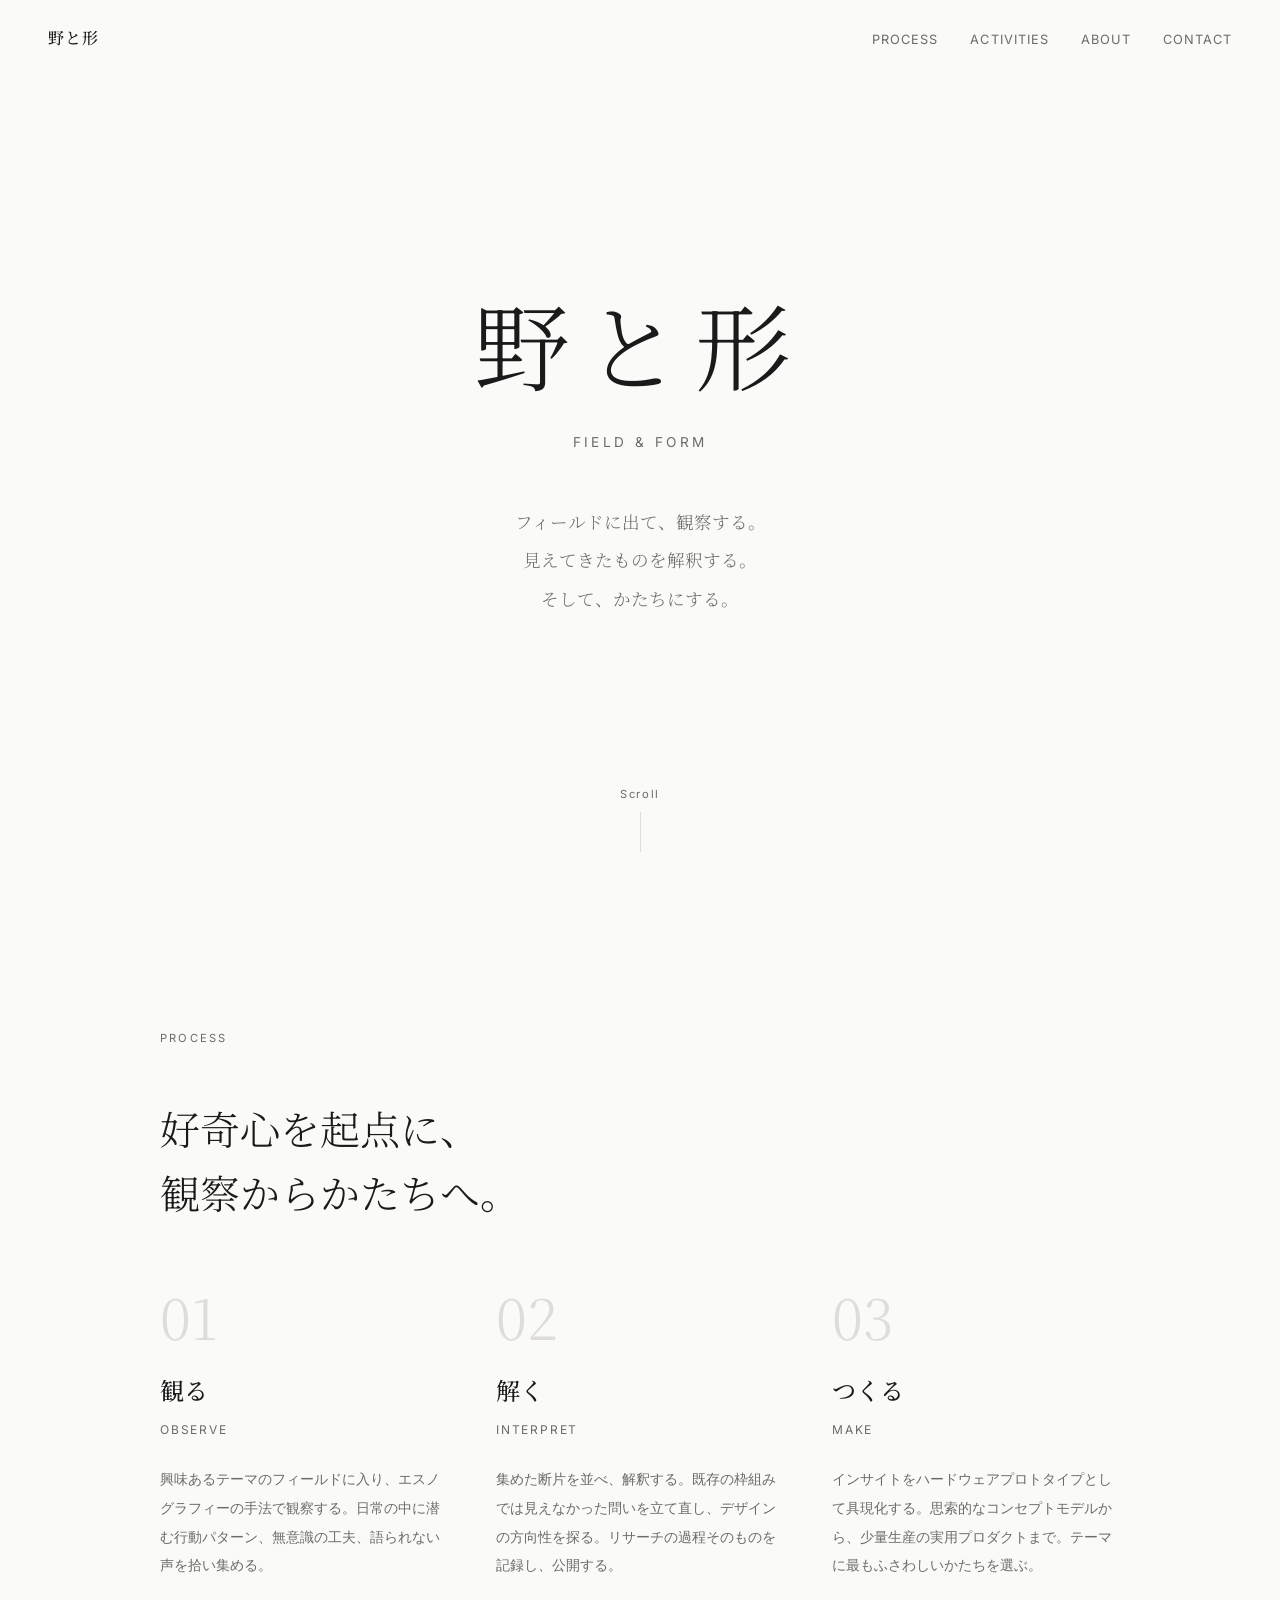
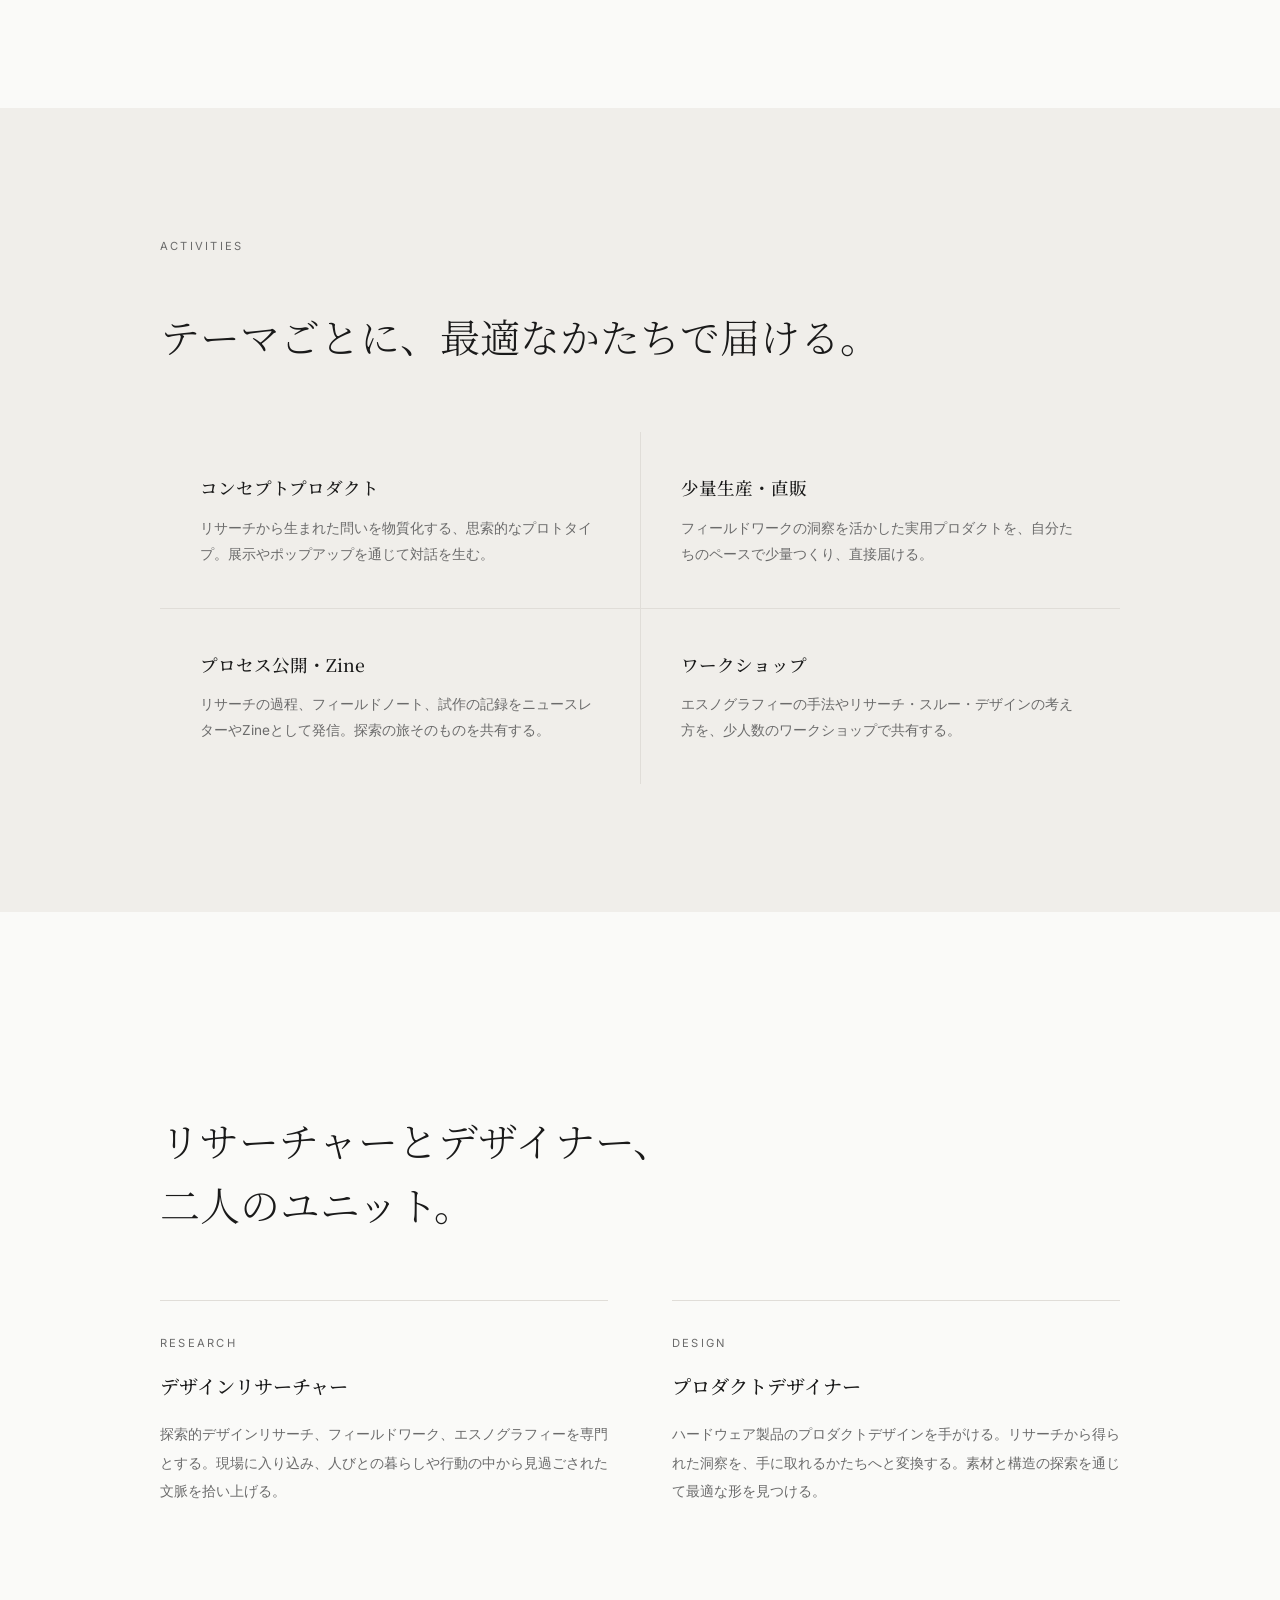
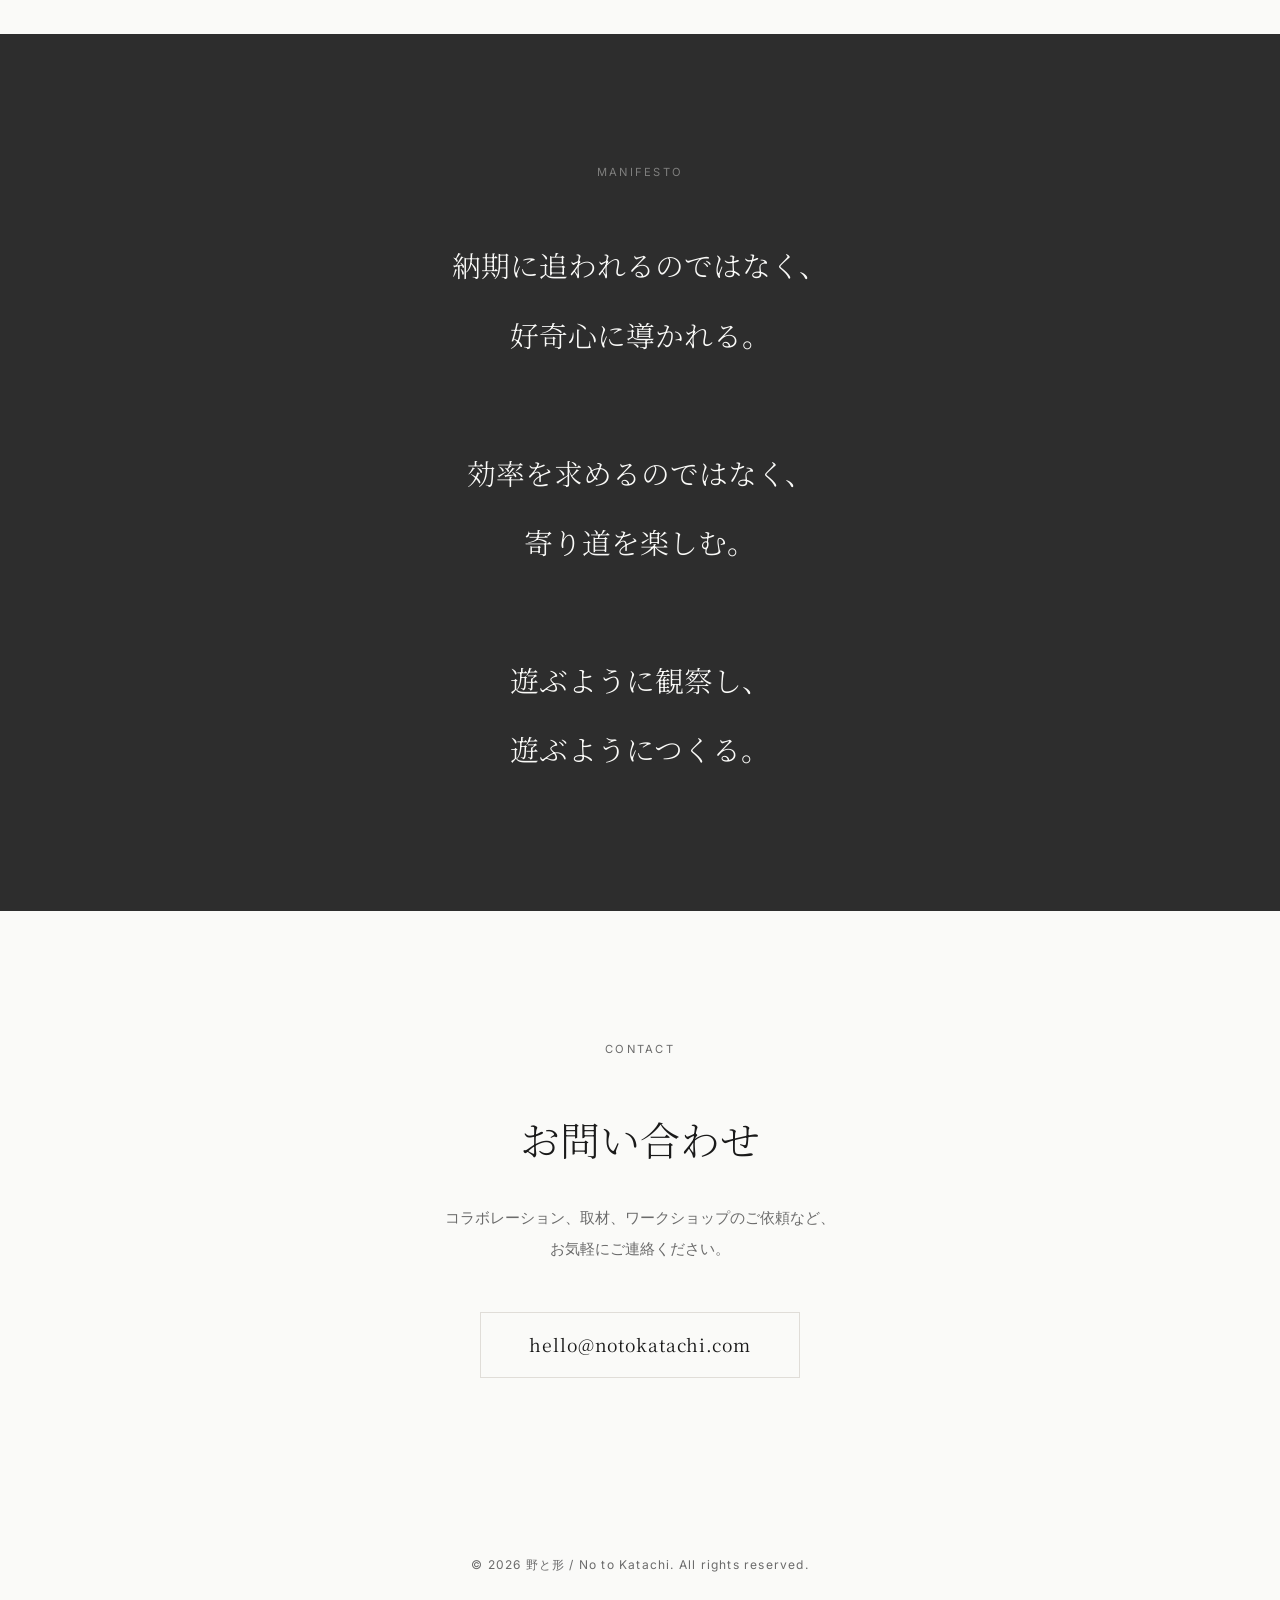
==== index.html @ 8016a6f7 "Add files via upload" ====
<!DOCTYPE html>
<html lang="ja">
<head>
  <meta charset="UTF-8">
  <meta name="viewport" content="width=device-width, initial-scale=1.0">
  <title>野と形 — Field & Form</title>
  <meta name="description" content="フィールドワークから、かたちへ。探索的デザインリサーチとハードウェアプロダクトデザインのコラボレーション。">
  <style>
    @import url('https://fonts.googleapis.com/css2?family=Noto+Serif+JP:wght@300;500;700&family=Inter:wght@300;400;500&display=swap');

    *, *::before, *::after {
      margin: 0;
      padding: 0;
      box-sizing: border-box;
    }

    :root {
      --color-bg: #fafaf8;
      --color-text: #1a1a1a;
      --color-text-light: #6b6b6b;
      --color-accent: #2d2d2d;
      --color-border: #e0ddd8;
      --color-surface: #f0eeea;
      --font-serif: 'Noto Serif JP', 'Hiragino Mincho ProN', serif;
      --font-sans: 'Inter', 'Hiragino Kaku Gothic ProN', sans-serif;
    }

    html {
      font-size: 16px;
      scroll-behavior: smooth;
    }

    body {
      font-family: var(--font-sans);
      background: var(--color-bg);
      color: var(--color-text);
      line-height: 1.8;
      -webkit-font-smoothing: antialiased;
    }

    /* ── Navigation ── */
    nav {
      position: fixed;
      top: 0;
      width: 100%;
      padding: 1.5rem 3rem;
      display: flex;
      justify-content: space-between;
      align-items: center;
      z-index: 100;
      background: rgba(250, 250, 248, 0.9);
      backdrop-filter: blur(10px);
    }

    nav .logo {
      font-family: var(--font-serif);
      font-size: 1rem;
      font-weight: 500;
      letter-spacing: 0.05em;
    }

    nav .nav-links {
      display: flex;
      gap: 2rem;
      list-style: none;
    }

    nav .nav-links a {
      text-decoration: none;
      color: var(--color-text-light);
      font-size: 0.8rem;
      letter-spacing: 0.08em;
      text-transform: uppercase;
      transition: color 0.3s;
    }

    nav .nav-links a:hover {
      color: var(--color-text);
    }

    /* ── Hero ── */
    .hero {
      min-height: 100vh;
      display: flex;
      flex-direction: column;
      justify-content: center;
      align-items: center;
      text-align: center;
      padding: 6rem 2rem;
    }

    .hero-title {
      font-family: var(--font-serif);
      font-size: clamp(3rem, 8vw, 6rem);
      font-weight: 300;
      letter-spacing: 0.15em;
      margin-bottom: 1.5rem;
      line-height: 1.3;
    }

    .hero-subtitle {
      font-size: 0.85rem;
      letter-spacing: 0.25em;
      text-transform: uppercase;
      color: var(--color-text-light);
      margin-bottom: 3rem;
    }

    .hero-lead {
      max-width: 480px;
      font-family: var(--font-serif);
      font-size: 1.1rem;
      font-weight: 300;
      line-height: 2.2;
      color: var(--color-text-light);
    }

    .scroll-indicator {
      position: absolute;
      bottom: 3rem;
      display: flex;
      flex-direction: column;
      align-items: center;
      gap: 0.5rem;
      color: var(--color-text-light);
      font-size: 0.7rem;
      letter-spacing: 0.15em;
    }

    .scroll-indicator::after {
      content: '';
      width: 1px;
      height: 40px;
      background: var(--color-border);
      animation: scrollLine 2s ease-in-out infinite;
    }

    @keyframes scrollLine {
      0%, 100% { opacity: 0.3; transform: scaleY(0.5); }
      50% { opacity: 1; transform: scaleY(1); }
    }

    /* ── Section Common ── */
    section {
      padding: 8rem 2rem;
    }

    .section-inner {
      max-width: 960px;
      margin: 0 auto;
    }

    .section-label {
      font-size: 0.7rem;
      letter-spacing: 0.2em;
      text-transform: uppercase;
      color: var(--color-text-light);
      margin-bottom: 3rem;
    }

    .section-heading {
      font-family: var(--font-serif);
      font-size: clamp(1.8rem, 4vw, 2.5rem);
      font-weight: 300;
      line-height: 1.6;
      margin-bottom: 2rem;
    }

    /* ── Process ── */
    .process {
      background: var(--color-bg);
    }

    .process-grid {
      display: grid;
      grid-template-columns: repeat(3, 1fr);
      gap: 3rem;
      margin-top: 4rem;
    }

    .process-step {
      position: relative;
    }

    .process-number {
      font-family: var(--font-serif);
      font-size: 3.5rem;
      font-weight: 300;
      color: var(--color-border);
      line-height: 1;
      margin-bottom: 1.5rem;
    }

    .process-title {
      font-family: var(--font-serif);
      font-size: 1.5rem;
      font-weight: 500;
      margin-bottom: 0.5rem;
    }

    .process-title-en {
      font-size: 0.75rem;
      letter-spacing: 0.15em;
      text-transform: uppercase;
      color: var(--color-text-light);
      margin-bottom: 1.5rem;
    }

    .process-desc {
      font-size: 0.9rem;
      color: var(--color-text-light);
      line-height: 2;
    }

    /* ── Activities ── */
    .activities {
      background: var(--color-surface);
    }

    .activities-list {
      display: grid;
      grid-template-columns: repeat(2, 1fr);
      gap: 1px;
      background: var(--color-border);
      margin-top: 4rem;
    }

    .activity-item {
      background: var(--color-surface);
      padding: 2.5rem;
    }

    .activity-title {
      font-family: var(--font-serif);
      font-size: 1.1rem;
      font-weight: 500;
      margin-bottom: 0.75rem;
    }

    .activity-desc {
      font-size: 0.85rem;
      color: var(--color-text-light);
      line-height: 1.9;
    }

    /* ── About ── */
    .about-grid {
      display: grid;
      grid-template-columns: 1fr 1fr;
      gap: 4rem;
      margin-top: 4rem;
    }

    .about-role {
      padding-top: 2rem;
      border-top: 1px solid var(--color-border);
    }

    .about-role-label {
      font-size: 0.7rem;
      letter-spacing: 0.2em;
      text-transform: uppercase;
      color: var(--color-text-light);
      margin-bottom: 1rem;
    }

    .about-role-title {
      font-family: var(--font-serif);
      font-size: 1.2rem;
      font-weight: 500;
      margin-bottom: 1rem;
    }

    .about-role-desc {
      font-size: 0.9rem;
      color: var(--color-text-light);
      line-height: 2;
    }

    /* ── Manifesto ── */
    .manifesto {
      background: var(--color-accent);
      color: #fafaf8;
      text-align: center;
    }

    .manifesto .section-label {
      color: rgba(250, 250, 248, 0.4);
    }

    .manifesto-text {
      font-family: var(--font-serif);
      font-size: clamp(1.3rem, 3vw, 1.8rem);
      font-weight: 300;
      line-height: 2.4;
      max-width: 640px;
      margin: 0 auto;
    }

    /* ── Contact ── */
    .contact {
      text-align: center;
    }

    .contact-text {
      font-size: 0.95rem;
      color: var(--color-text-light);
      line-height: 2;
      margin-bottom: 3rem;
      max-width: 480px;
      margin-left: auto;
      margin-right: auto;
    }

    .contact-email {
      display: inline-block;
      font-family: var(--font-serif);
      font-size: 1.1rem;
      color: var(--color-text);
      text-decoration: none;
      padding: 1rem 3rem;
      border: 1px solid var(--color-border);
      transition: all 0.3s;
      letter-spacing: 0.05em;
    }

    .contact-email:hover {
      background: var(--color-text);
      color: var(--color-bg);
      border-color: var(--color-text);
    }

    /* ── Footer ── */
    footer {
      padding: 3rem 2rem;
      text-align: center;
      font-size: 0.75rem;
      color: var(--color-text-light);
      letter-spacing: 0.1em;
    }

    /* ── Responsive ── */
    @media (max-width: 768px) {
      nav {
        padding: 1rem 1.5rem;
      }

      nav .nav-links {
        gap: 1.2rem;
      }

      nav .nav-links a {
        font-size: 0.7rem;
      }

      section {
        padding: 5rem 1.5rem;
      }

      .process-grid {
        grid-template-columns: 1fr;
        gap: 3rem;
      }

      .activities-list {
        grid-template-columns: 1fr;
      }

      .about-grid {
        grid-template-columns: 1fr;
        gap: 3rem;
      }
    }

    /* ── Fade-in Animation ── */
    .fade-in {
      opacity: 0;
      transform: translateY(24px);
      transition: opacity 0.8s ease, transform 0.8s ease;
    }

    .fade-in.visible {
      opacity: 1;
      transform: translateY(0);
    }
  </style>
</head>
<body>

  <!-- Navigation -->
  <nav>
    <div class="logo">野と形</div>
    <ul class="nav-links">
      <li><a href="#process">Process</a></li>
      <li><a href="#activities">Activities</a></li>
      <li><a href="#about">About</a></li>
      <li><a href="#contact">Contact</a></li>
    </ul>
  </nav>

  <!-- Hero -->
  <section class="hero">
    <h1 class="hero-title">野と形</h1>
    <p class="hero-subtitle">Field & Form</p>
    <p class="hero-lead">
      フィールドに出て、観察する。<br>
      見えてきたものを解釈する。<br>
      そして、かたちにする。
    </p>
    <div class="scroll-indicator">Scroll</div>
  </section>

  <!-- Process -->
  <section class="process" id="process">
    <div class="section-inner">
      <p class="section-label fade-in">Process</p>
      <h2 class="section-heading fade-in">
        好奇心を起点に、<br>観察からかたちへ。
      </h2>
      <div class="process-grid">
        <div class="process-step fade-in">
          <div class="process-number">01</div>
          <h3 class="process-title">観る</h3>
          <p class="process-title-en">Observe</p>
          <p class="process-desc">
            興味あるテーマのフィールドに入り、エスノグラフィーの手法で観察する。日常の中に潜む行動パターン、無意識の工夫、語られない声を拾い集める。
          </p>
        </div>
        <div class="process-step fade-in">
          <div class="process-number">02</div>
          <h3 class="process-title">解く</h3>
          <p class="process-title-en">Interpret</p>
          <p class="process-desc">
            集めた断片を並べ、解釈する。既存の枠組みでは見えなかった問いを立て直し、デザインの方向性を探る。リサーチの過程そのものを記録し、公開する。
          </p>
        </div>
        <div class="process-step fade-in">
          <div class="process-number">03</div>
          <h3 class="process-title">つくる</h3>
          <p class="process-title-en">Make</p>
          <p class="process-desc">
            インサイトをハードウェアプロトタイプとして具現化する。思索的なコンセプトモデルから、少量生産の実用プロダクトまで。テーマに最もふさわしいかたちを選ぶ。
          </p>
        </div>
      </div>
    </div>
  </section>

  <!-- Activities -->
  <section class="activities" id="activities">
    <div class="section-inner">
      <p class="section-label fade-in">Activities</p>
      <h2 class="section-heading fade-in">
        テーマごとに、最適なかたちで届ける。
      </h2>
      <div class="activities-list">
        <div class="activity-item fade-in">
          <h3 class="activity-title">コンセプトプロダクト</h3>
          <p class="activity-desc">リサーチから生まれた問いを物質化する、思索的なプロトタイプ。展示やポップアップを通じて対話を生む。</p>
        </div>
        <div class="activity-item fade-in">
          <h3 class="activity-title">少量生産・直販</h3>
          <p class="activity-desc">フィールドワークの洞察を活かした実用プロダクトを、自分たちのペースで少量つくり、直接届ける。</p>
        </div>
        <div class="activity-item fade-in">
          <h3 class="activity-title">プロセス公開・Zine</h3>
          <p class="activity-desc">リサーチの過程、フィールドノート、試作の記録をニュースレターやZineとして発信。探索の旅そのものを共有する。</p>
        </div>
        <div class="activity-item fade-in">
          <h3 class="activity-title">ワークショップ</h3>
          <p class="activity-desc">エスノグラフィーの手法やリサーチ・スルー・デザインの考え方を、少人数のワークショップで共有する。</p>
        </div>
      </div>
    </div>
  </section>

  <!-- About -->
  <section class="about" id="about">
    <div class="section-inner">
      <p class="section-label fade-in">About</p>
      <h2 class="section-heading fade-in">
        リサーチャーとデザイナー、<br>二人のユニット。
      </h2>
      <div class="about-grid">
        <div class="about-role fade-in">
          <p class="about-role-label">Research</p>
          <h3 class="about-role-title">デザインリサーチャー</h3>
          <p class="about-role-desc">
            探索的デザインリサーチ、フィールドワーク、エスノグラフィーを専門とする。現場に入り込み、人びとの暮らしや行動の中から見過ごされた文脈を拾い上げる。
          </p>
        </div>
        <div class="about-role fade-in">
          <p class="about-role-label">Design</p>
          <h3 class="about-role-title">プロダクトデザイナー</h3>
          <p class="about-role-desc">
            ハードウェア製品のプロダクトデザインを手がける。リサーチから得られた洞察を、手に取れるかたちへと変換する。素材と構造の探索を通じて最適な形を見つける。
          </p>
        </div>
      </div>
    </div>
  </section>

  <!-- Manifesto -->
  <section class="manifesto">
    <div class="section-inner">
      <p class="section-label fade-in">Manifesto</p>
      <p class="manifesto-text fade-in">
        納期に追われるのではなく、<br>
        好奇心に導かれる。<br><br>
        効率を求めるのではなく、<br>
        寄り道を楽しむ。<br><br>
        遊ぶように観察し、<br>
        遊ぶようにつくる。
      </p>
    </div>
  </section>

  <!-- Contact -->
  <section class="contact" id="contact">
    <div class="section-inner">
      <p class="section-label fade-in">Contact</p>
      <h2 class="section-heading fade-in">お問い合わせ</h2>
      <p class="contact-text fade-in">
        コラボレーション、取材、ワークショップのご依頼など、<br>
        お気軽にご連絡ください。
      </p>
      <a href="mailto:hello@notokatachi.com" class="contact-email fade-in">hello@notokatachi.com</a>
    </div>
  </section>

  <!-- Footer -->
  <footer>
    <p>&copy; 2026 野と形 / No to Katachi. All rights reserved.</p>
  </footer>

  <!-- Scroll Animation -->
  <script>
    const observer = new IntersectionObserver((entries) => {
      entries.forEach(entry => {
        if (entry.isIntersecting) {
          entry.target.classList.add('visible');
        }
      });
    }, {
      threshold: 0.15,
      rootMargin: '0px 0px -40px 0px'
    });

    document.querySelectorAll('.fade-in').forEach(el => observer.observe(el));
  </script>

</body>
</html>
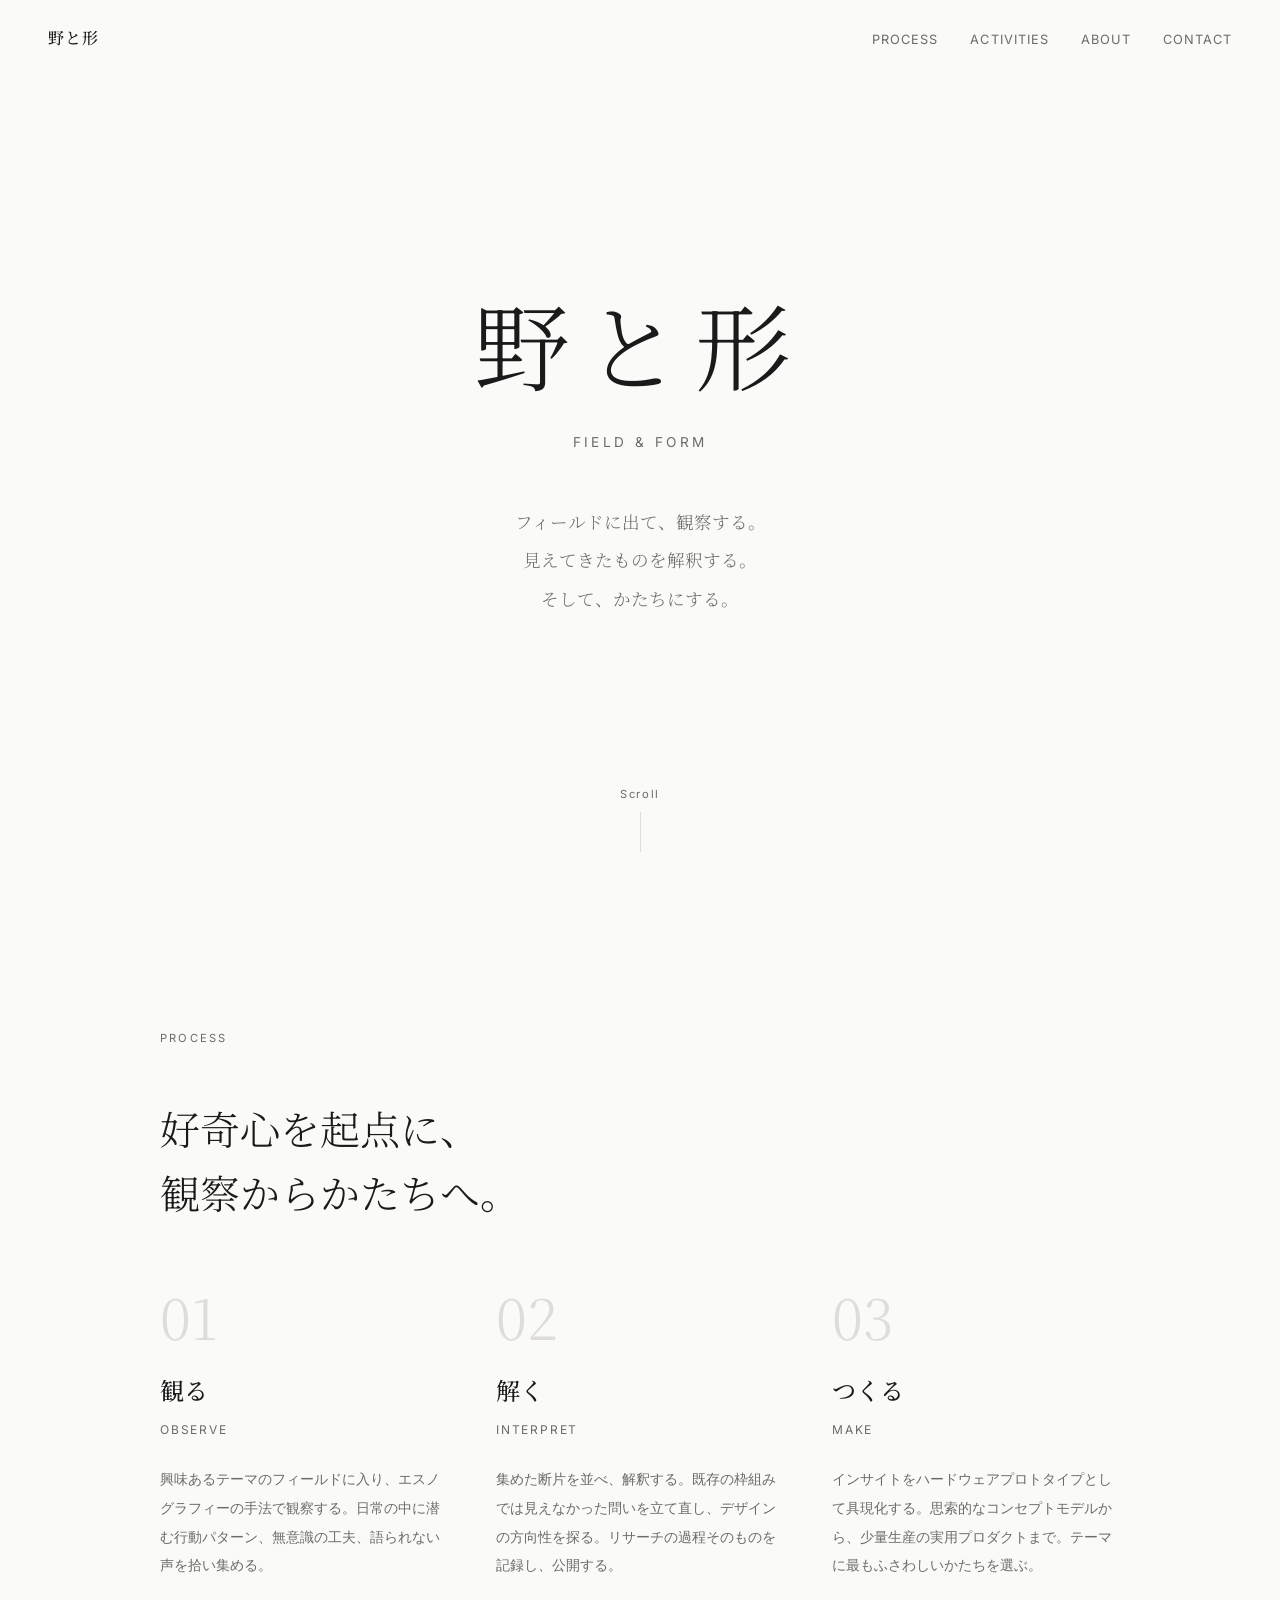
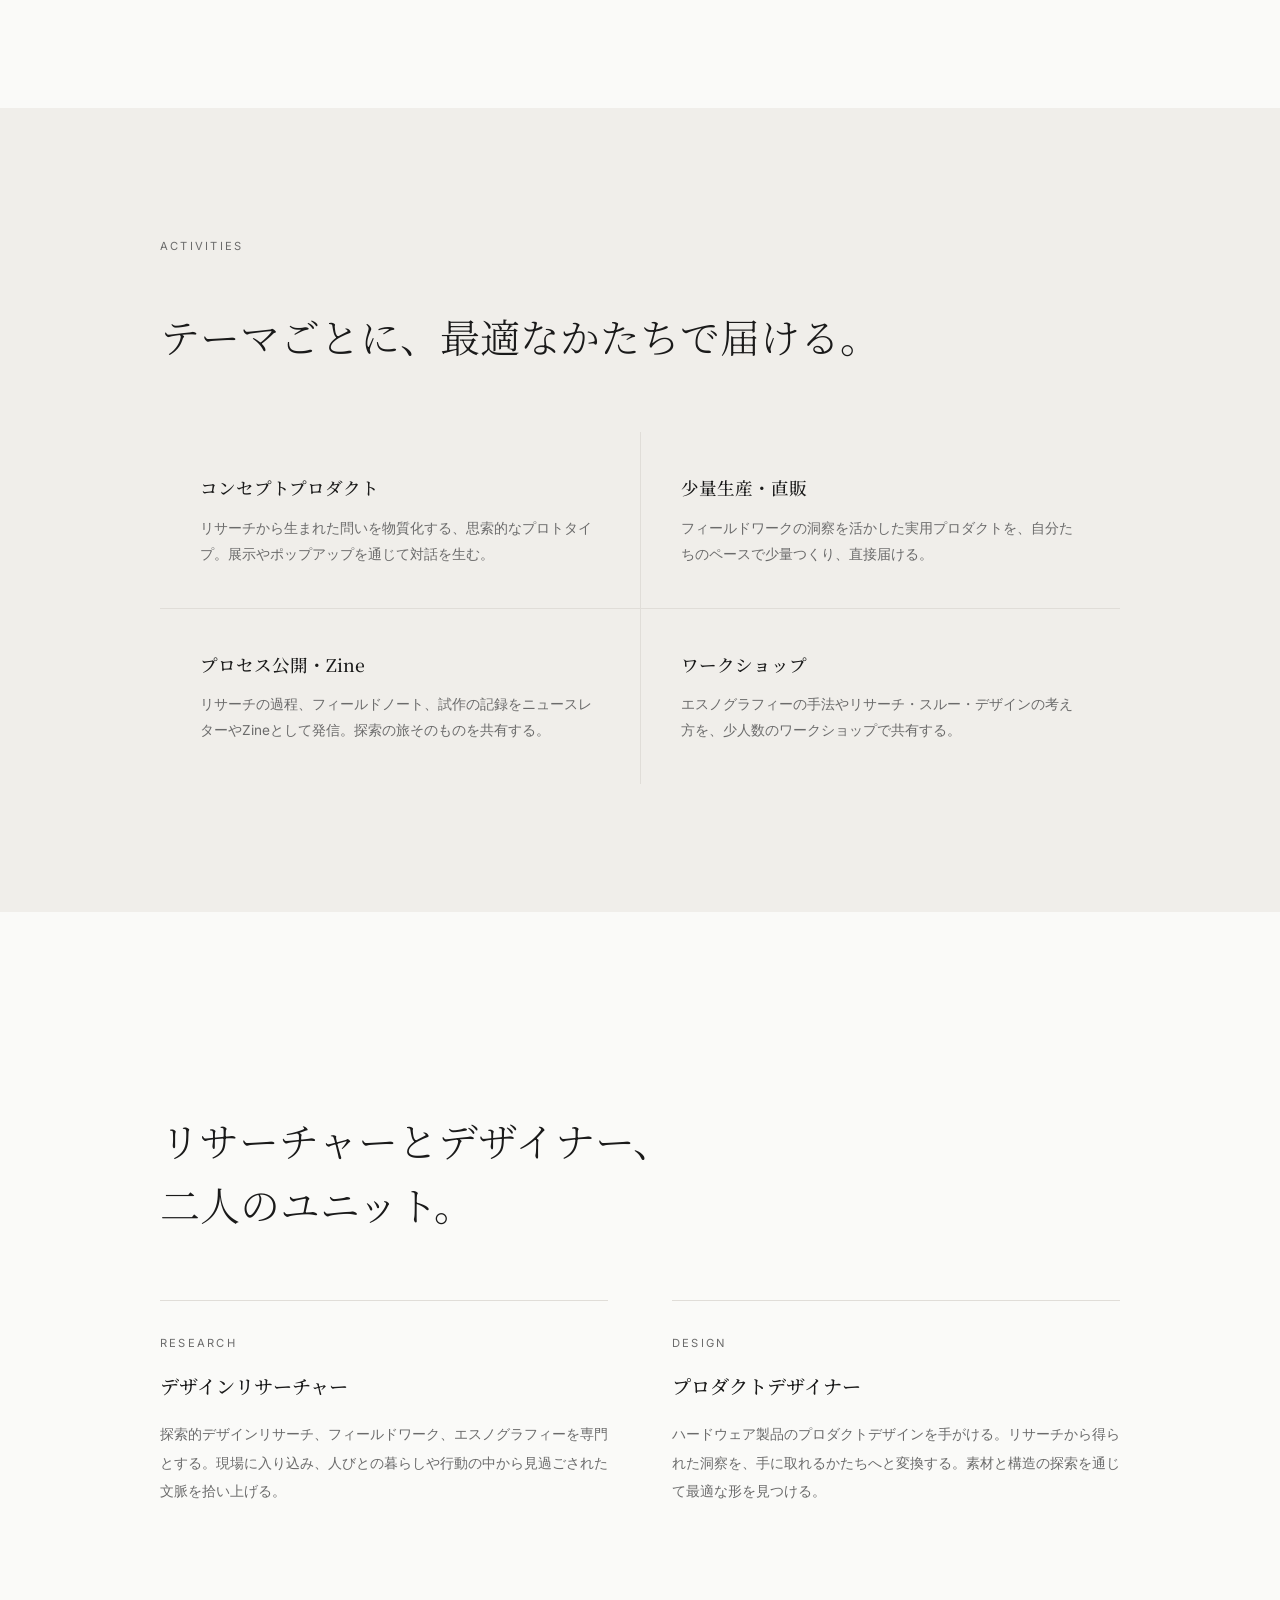
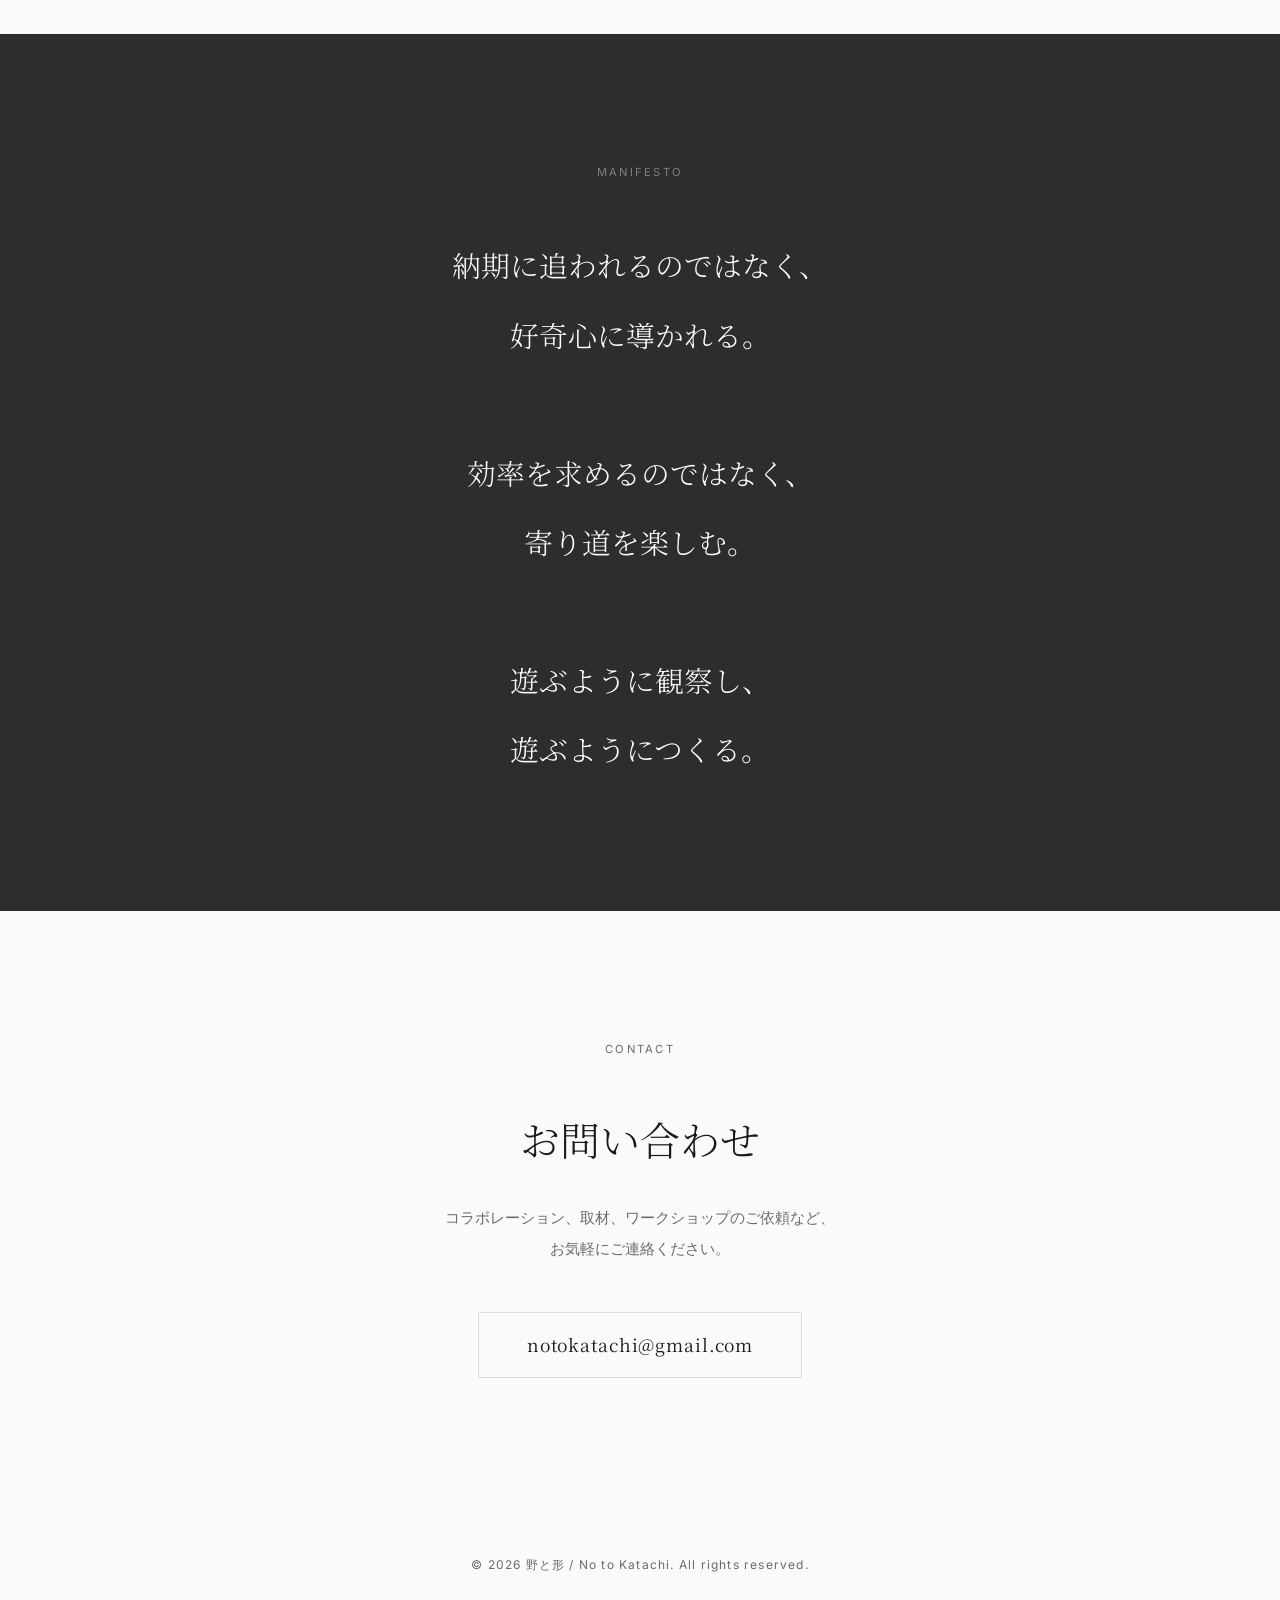
==== commit c53919e7: "Update index.html" ====
--- a/index.html
+++ b/index.html
@@ -524,7 +524,7 @@
         コラボレーション、取材、ワークショップのご依頼など、<br>
         お気軽にご連絡ください。
       </p>
-      <a href="mailto:hello@notokatachi.com" class="contact-email fade-in">hello@notokatachi.com</a>
+      <a href="mailto:notokatachi@gmail.com" class="contact-email fade-in">notokatachi@gmail.com</a>
     </div>
   </section>
 
@@ -551,3 +551,6 @@
 
 </body>
 </html>
+
+
+
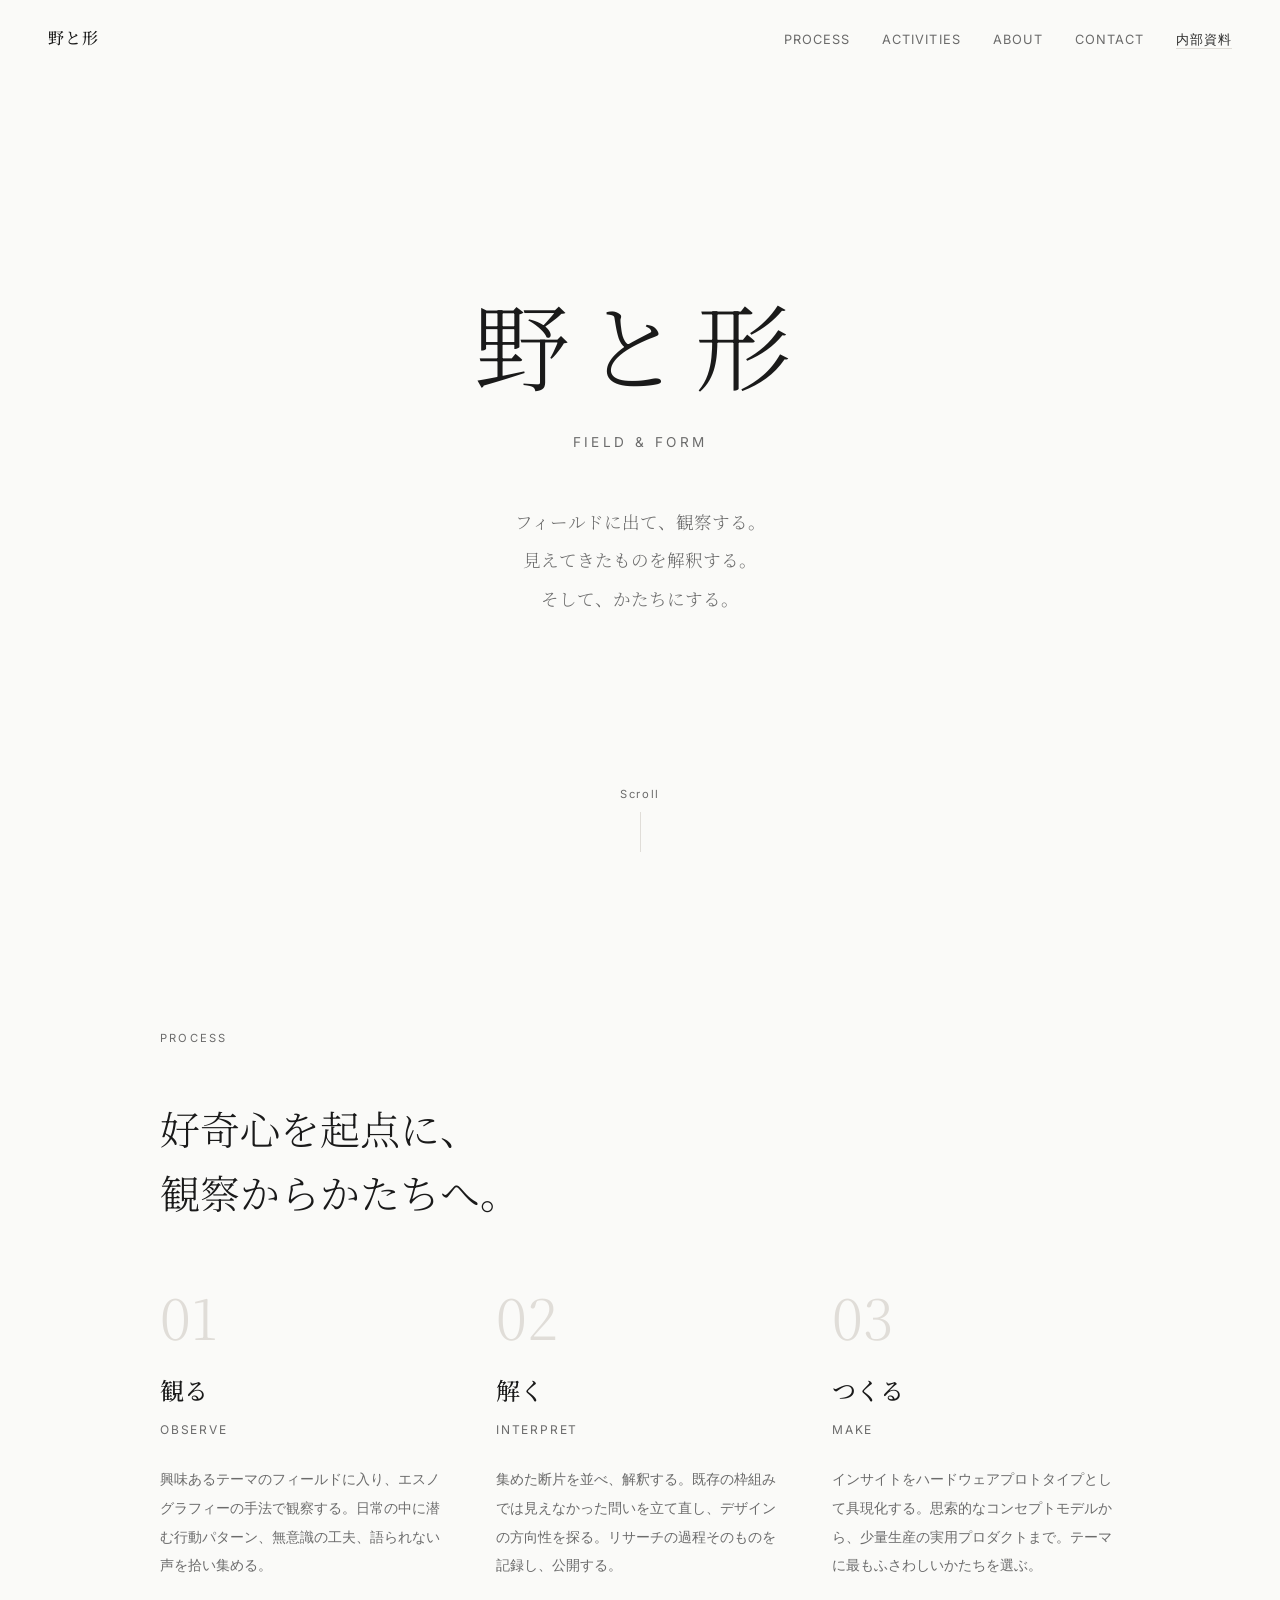
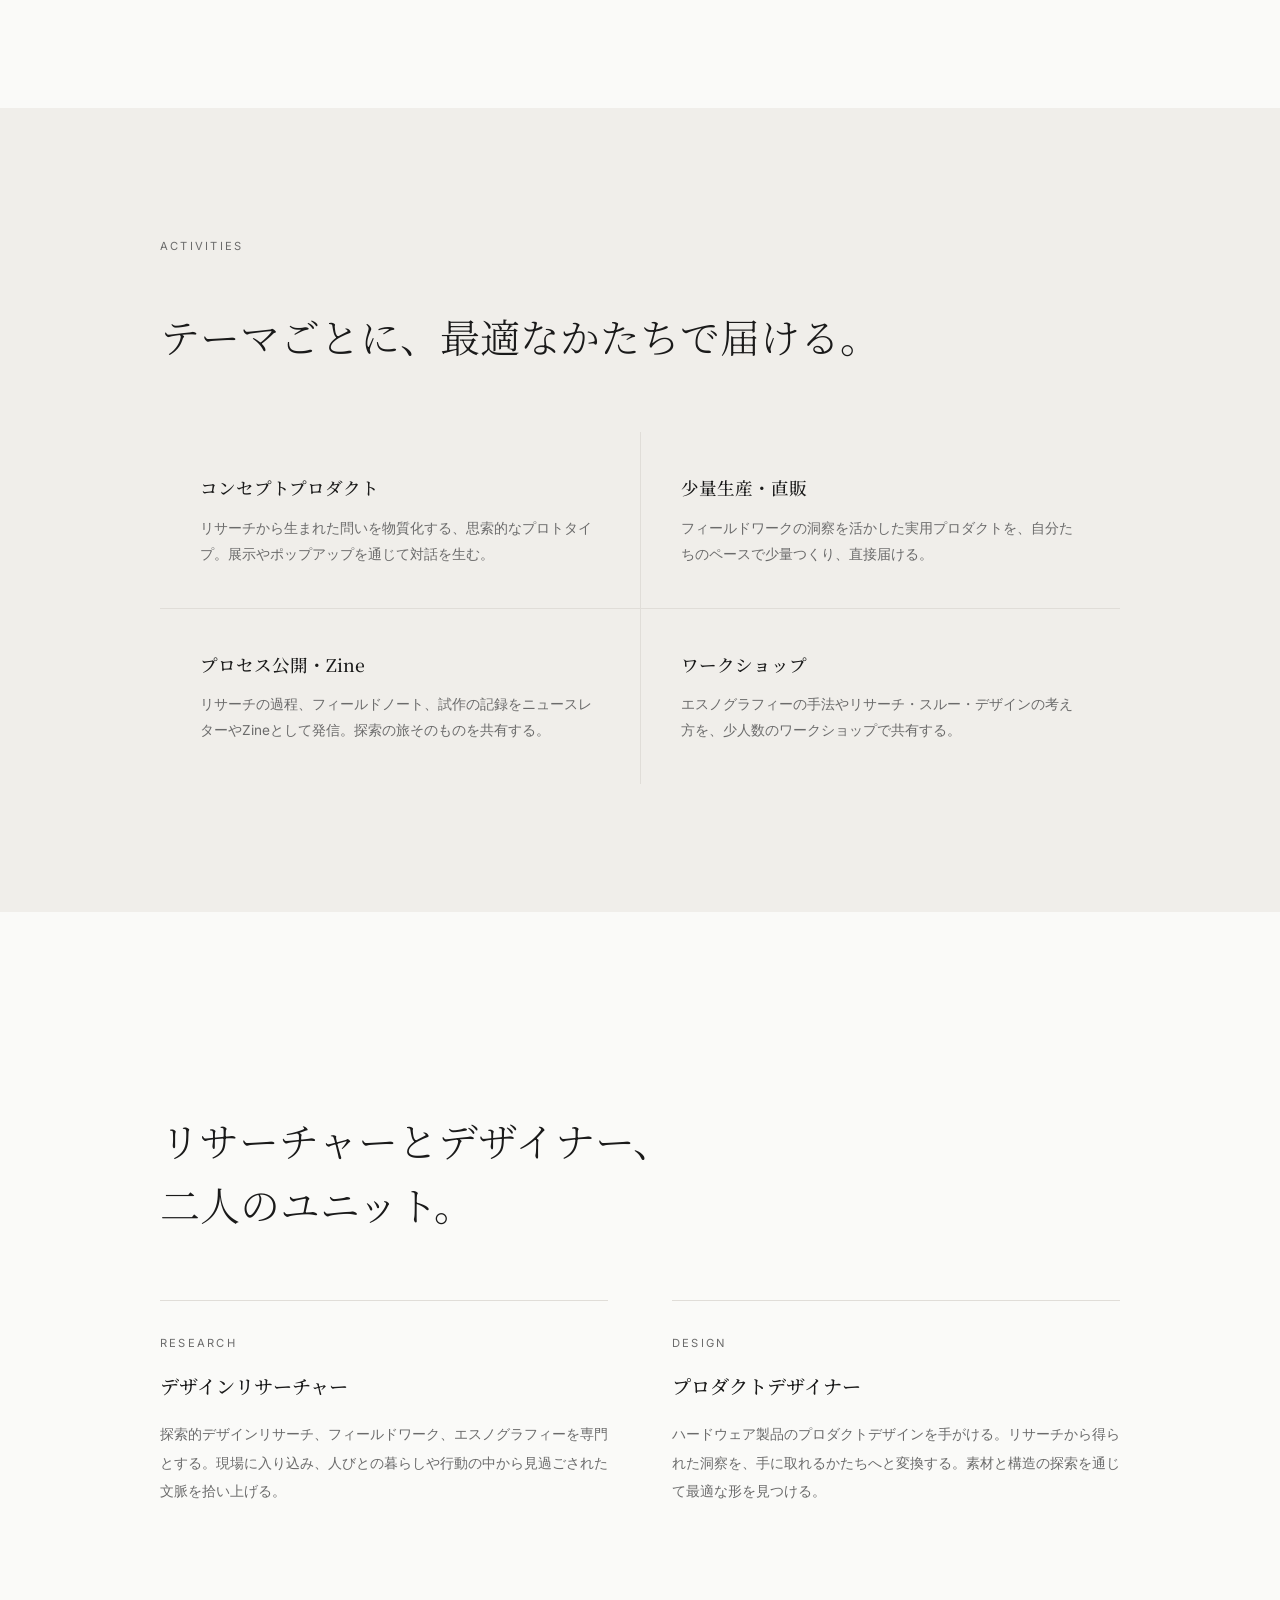
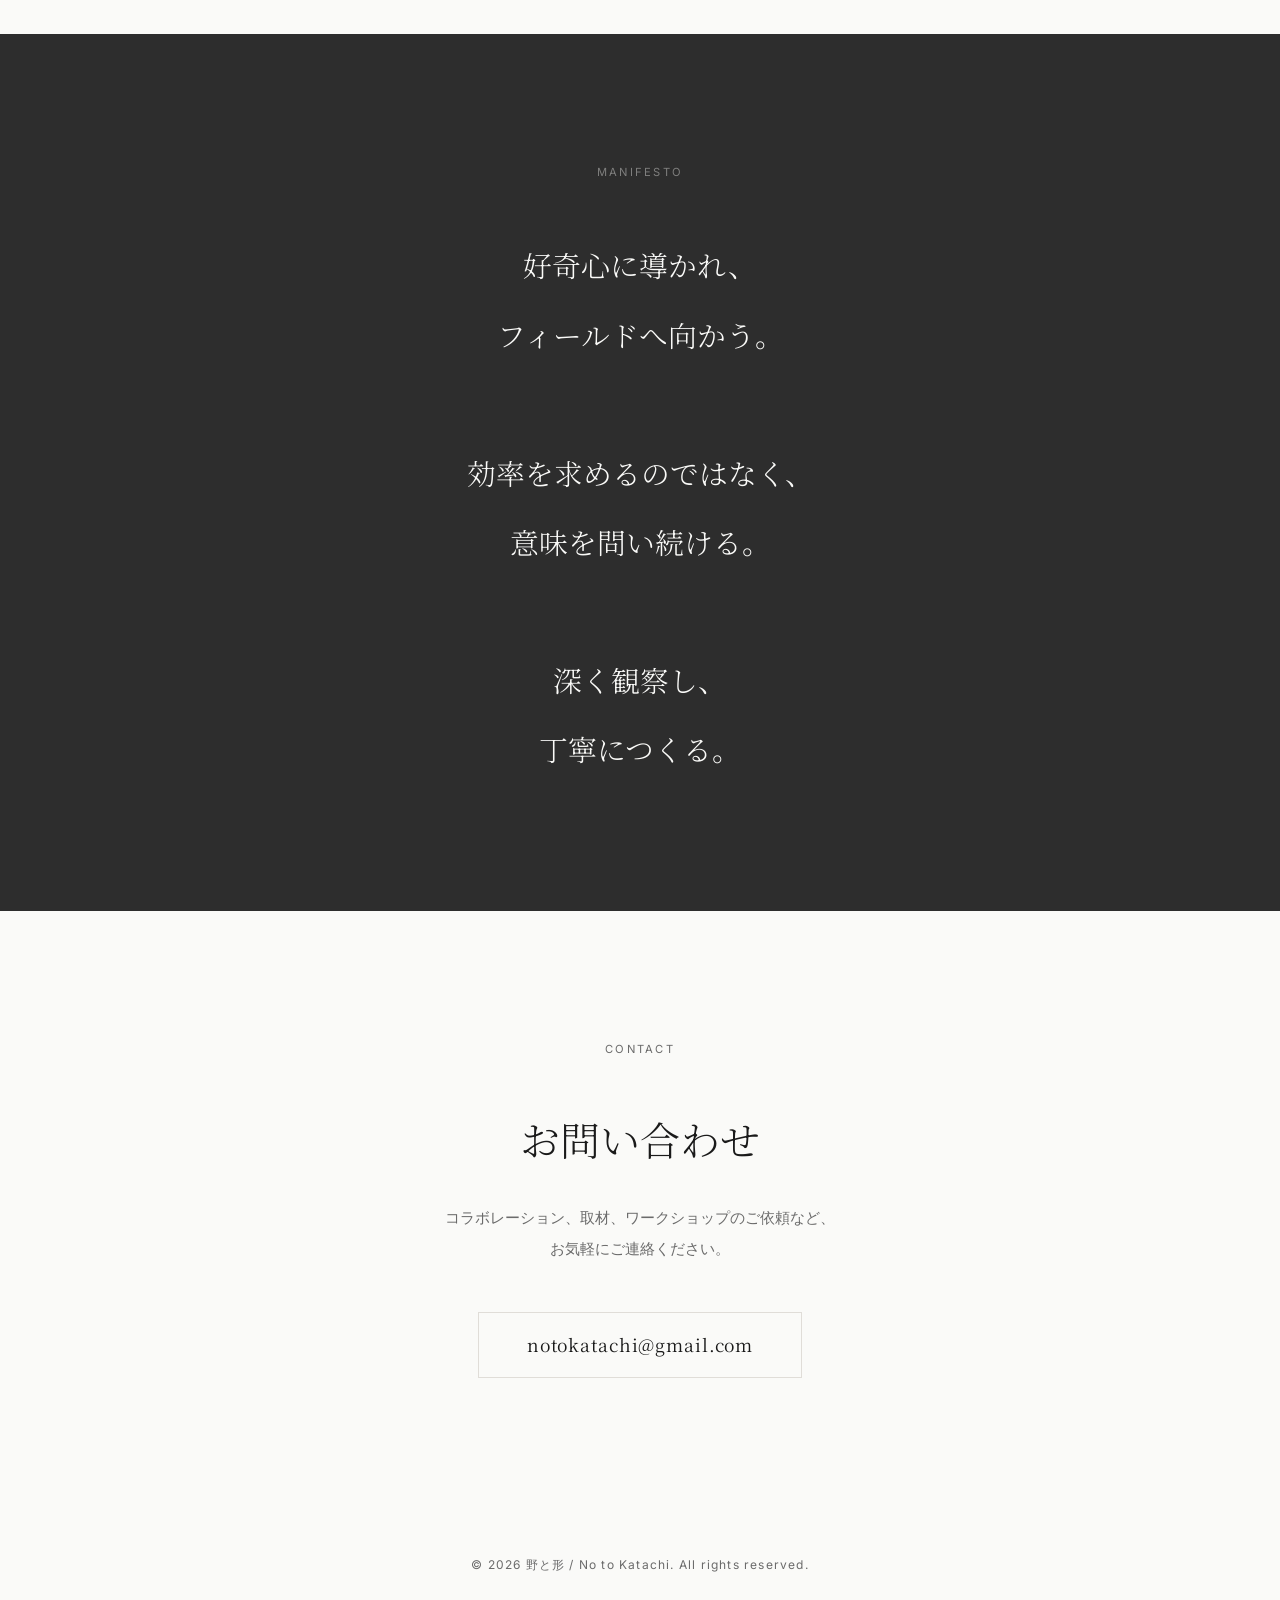
==== commit 03f2de4c: "Add files via upload" ====
--- a/index.html
+++ b/index.html
@@ -5,6 +5,32 @@
   <meta name="viewport" content="width=device-width, initial-scale=1.0">
   <title>野と形 — Field & Form</title>
   <meta name="description" content="フィールドワークから、かたちへ。探索的デザインリサーチとハードウェアプロダクトデザインのコラボレーション。">
+
+  <!-- Canonical & Robots -->
+  <link rel="canonical" href="https://no-to-katachi.github.io/No-to-Katachi/">
+  <meta name="robots" content="index, follow">
+  <meta name="keywords" content="デザインリサーチ, フィールドワーク, エスノグラフィー, プロダクトデザイン, ハードウェアデザイン, 野と形, No to Katachi">
+  <meta name="author" content="野と形 / No to Katachi">
+
+  <!-- Open Graph / SNS -->
+  <meta property="og:type" content="website">
+  <meta property="og:url" content="https://no-to-katachi.github.io/No-to-Katachi/">
+  <meta property="og:site_name" content="野と形">
+  <meta property="og:title" content="野と形 — Field & Form">
+  <meta property="og:description" content="フィールドワークから、かたちへ。探索的デザインリサーチとハードウェアプロダクトデザインのコラボレーション。">
+  <meta property="og:locale" content="ja_JP">
+  <meta property="og:image" content="https://no-to-katachi.github.io/No-to-Katachi/ogp.png">
+  <meta property="og:image:width" content="1080">
+  <meta property="og:image:height" content="1080">
+  <meta property="og:image:alt" content="野と形 — Field & Form">
+
+  <!-- Twitter Card -->
+  <meta name="twitter:card" content="summary">
+  <meta name="twitter:title" content="野と形 — Field & Form">
+  <meta name="twitter:description" content="フィールドワークから、かたちへ。探索的デザインリサーチとハードウェアプロダクトデザインのコラボレーション。">
+  <meta name="twitter:image" content="https://no-to-katachi.github.io/No-to-Katachi/ogp.png">
+  <meta name="twitter:image:alt" content="野と形 — Field & Form">
+
   <style>
     @import url('https://fonts.googleapis.com/css2?family=Noto+Serif+JP:wght@300;500;700&family=Inter:wght@300;400;500&display=swap');
 
@@ -78,6 +104,16 @@
       color: var(--color-text);
     }
 
+    nav .nav-links a.nav-kickoff {
+      color: var(--color-accent);
+      border-bottom: 1px solid var(--color-border);
+      padding-bottom: 1px;
+    }
+
+    nav .nav-links a.nav-kickoff:hover {
+      border-bottom-color: var(--color-accent);
+    }
+
     /* ── Hero ── */
     .hero {
       min-height: 100vh;
@@ -395,6 +431,7 @@
       <li><a href="#activities">Activities</a></li>
       <li><a href="#about">About</a></li>
       <li><a href="#contact">Contact</a></li>
+      <li><a href="overview.html" class="nav-kickoff">内部資料</a></li>
     </ul>
   </nav>
 
@@ -505,12 +542,12 @@
     <div class="section-inner">
       <p class="section-label fade-in">Manifesto</p>
       <p class="manifesto-text fade-in">
-        納期に追われるのではなく、<br>
-        好奇心に導かれる。<br><br>
+        好奇心に導かれ、<br>
+        フィールドへ向かう。<br><br>
         効率を求めるのではなく、<br>
-        寄り道を楽しむ。<br><br>
-        遊ぶように観察し、<br>
-        遊ぶようにつくる。
+        意味を問い続ける。<br><br>
+        深く観察し、<br>
+        丁寧につくる。
       </p>
     </div>
   </section>
@@ -528,6 +565,41 @@
     </div>
   </section>
 
+  <!-- Structured Data (JSON-LD) -->
+  <script type="application/ld+json">
+  [
+    {
+      "@context": "https://schema.org",
+      "@type": "Organization",
+      "name": "野と形",
+      "alternateName": "No to Katachi",
+      "url": "https://no-to-katachi.github.io/No-to-Katachi/",
+      "description": "デザインリサーチャーとプロダクトデザイナーによるコラボレーションユニット。フィールドワーク・エスノグラフィーを起点に、観察・解釈・制作のプロセスを経て、ハードウェアプロダクトとしてかたちにする。",
+      "email": "notokatachi@gmail.com",
+      "knowsAbout": [
+        "デザインリサーチ",
+        "フィールドワーク",
+        "エスノグラフィー",
+        "プロダクトデザイン",
+        "ハードウェアデザイン",
+        "リサーチ・スルー・デザイン",
+        "コンセプトプロダクト"
+      ],
+      "sameAs": [
+        "https://github.com/No-to-Katachi"
+      ]
+    },
+    {
+      "@context": "https://schema.org",
+      "@type": "WebSite",
+      "name": "野と形 — Field & Form",
+      "url": "https://no-to-katachi.github.io/No-to-Katachi/",
+      "description": "フィールドワークから、かたちへ。探索的デザインリサーチとハードウェアプロダクトデザインのコラボレーション。",
+      "inLanguage": "ja"
+    }
+  ]
+  </script>
+
   <!-- Footer -->
   <footer>
     <p>&copy; 2026 野と形 / No to Katachi. All rights reserved.</p>
@@ -551,6 +623,3 @@
 
 </body>
 </html>
-
-
-
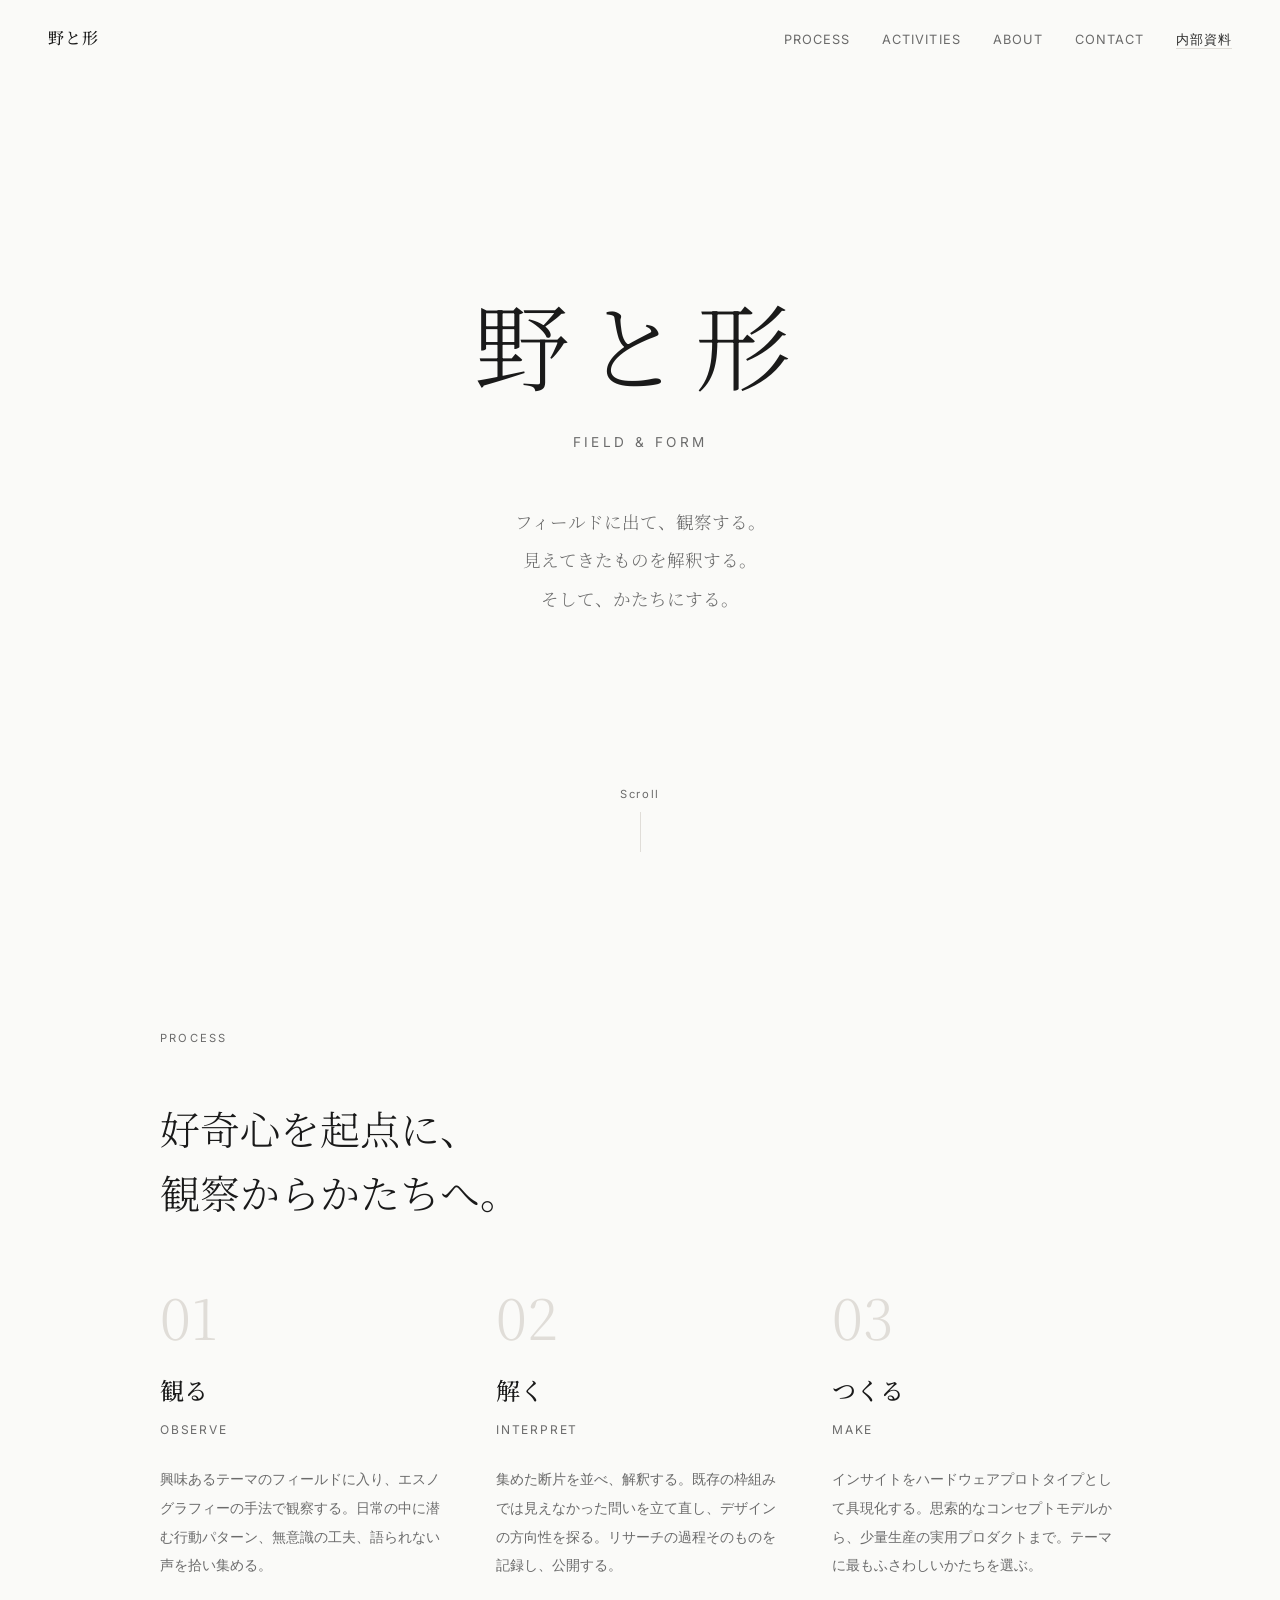
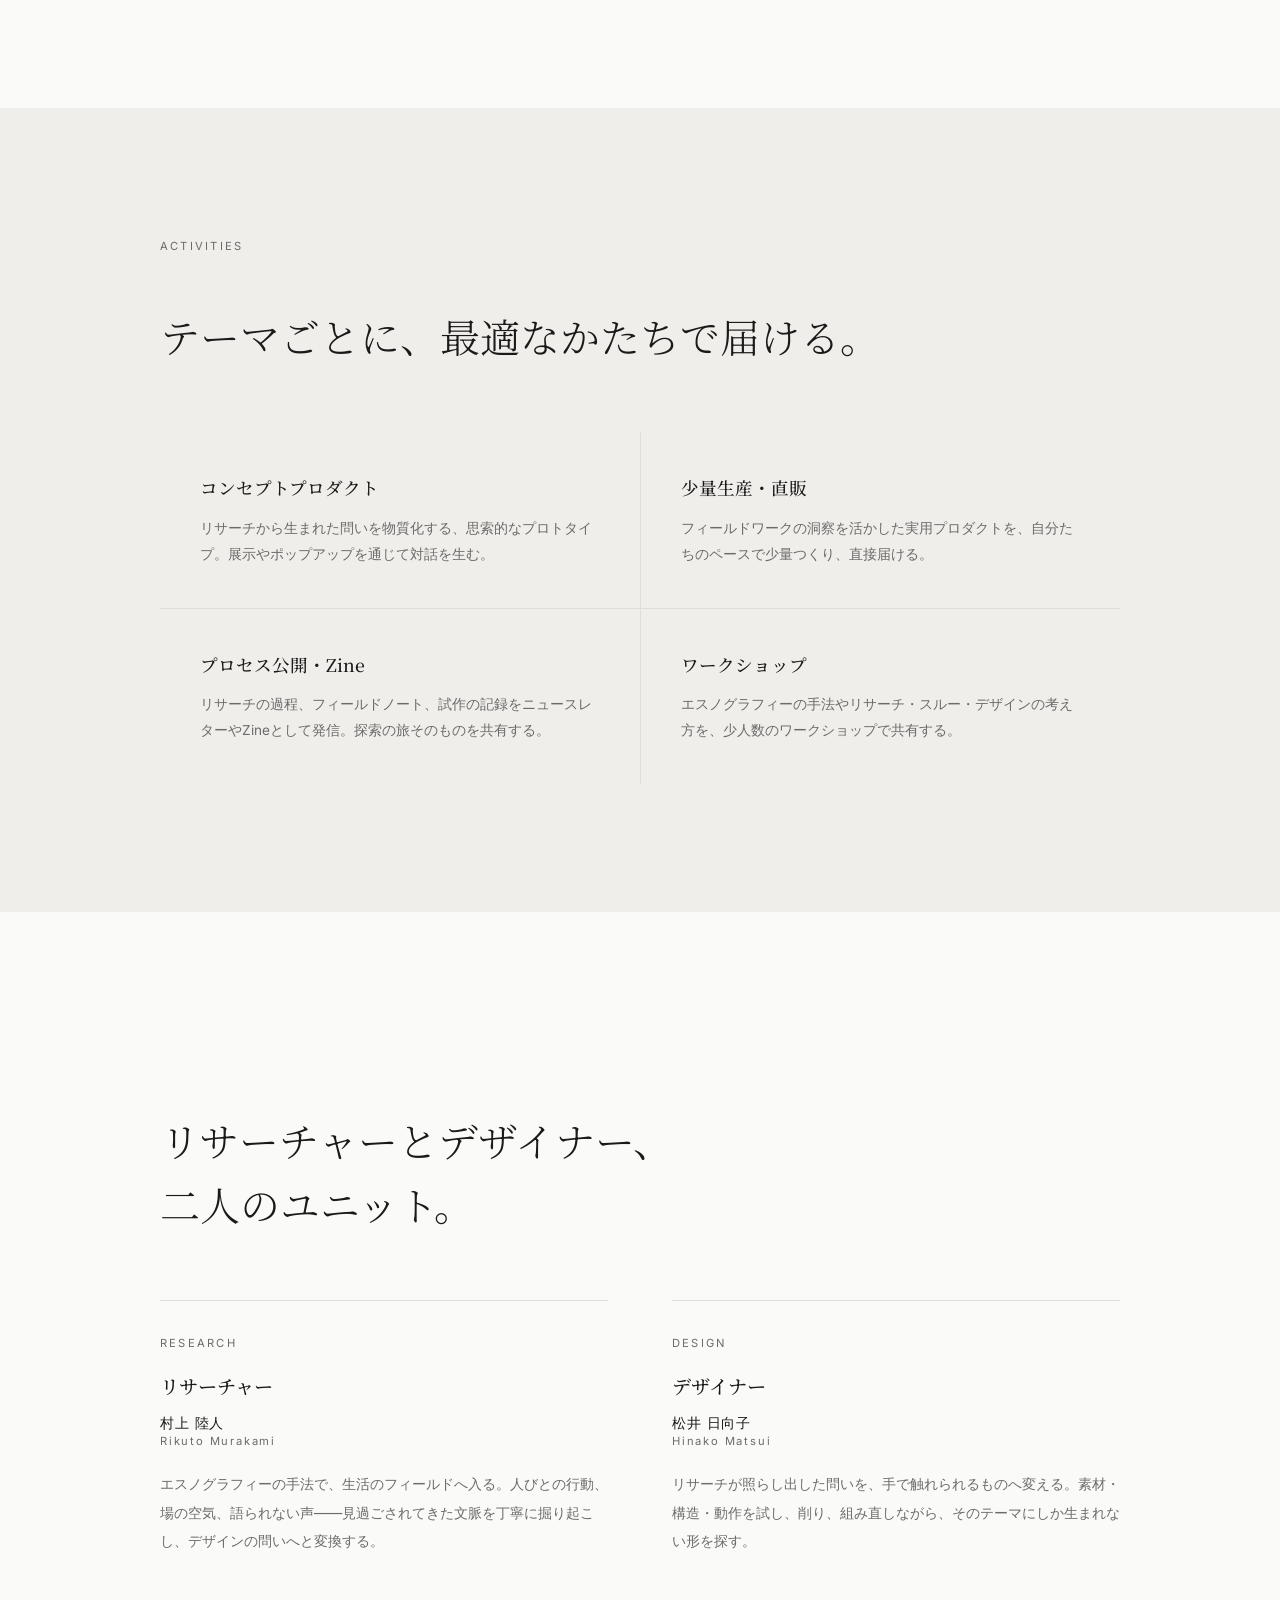
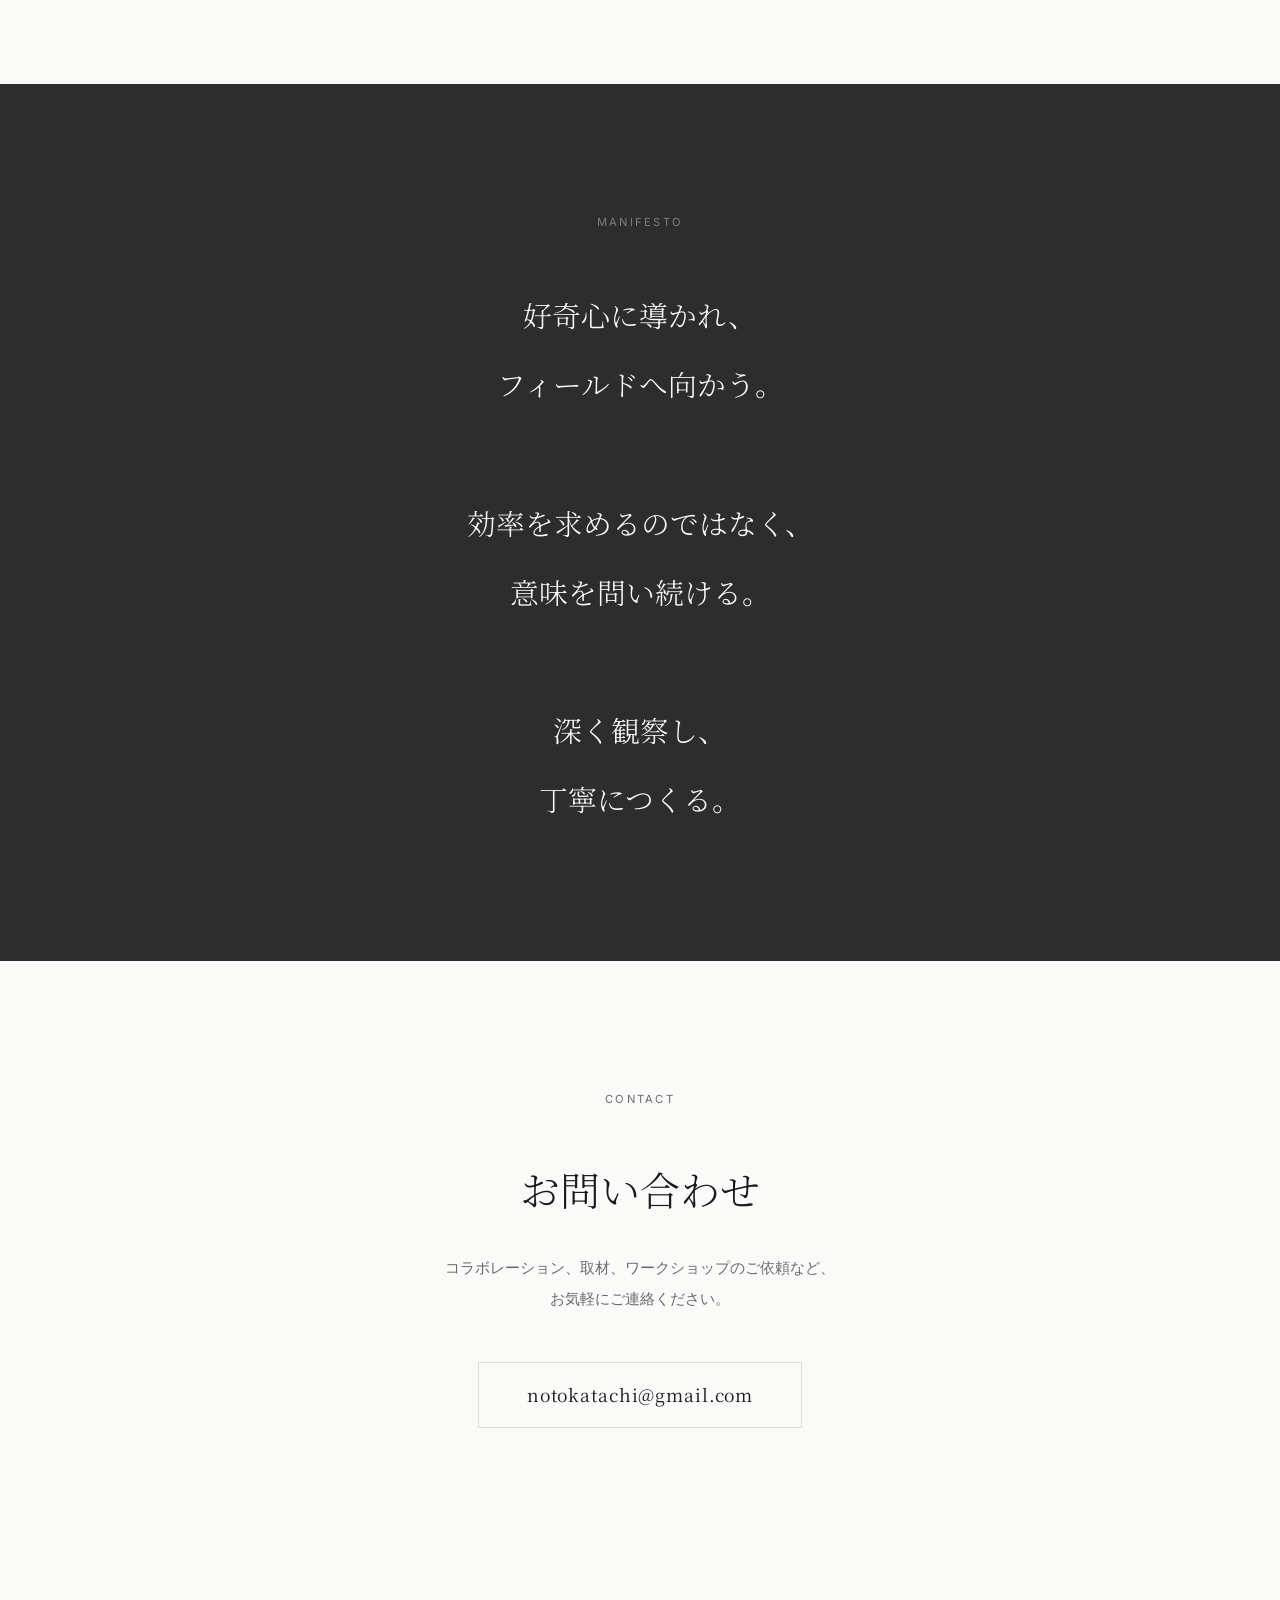
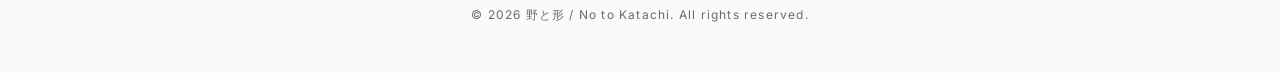
==== commit 06e04021: "Update index.html" ====
--- a/index.html
+++ b/index.html
@@ -304,7 +304,23 @@
       font-family: var(--font-serif);
       font-size: 1.2rem;
       font-weight: 500;
-      margin-bottom: 1rem;
+      margin-bottom: 0.5rem;
+    }
+
+    .about-role-name {
+      margin-bottom: 1.25rem;
+      line-height: 1.5;
+    }
+    .about-role-name .name-ja {
+      display: block;
+      font-size: 0.88rem;
+      letter-spacing: 0.06em;
+    }
+    .about-role-name .name-en {
+      display: block;
+      font-size: 0.7rem;
+      letter-spacing: 0.16em;
+      color: var(--color-text-light);
     }
 
     .about-role-desc {
@@ -521,16 +537,24 @@
       <div class="about-grid">
         <div class="about-role fade-in">
           <p class="about-role-label">Research</p>
-          <h3 class="about-role-title">デザインリサーチャー</h3>
+          <h3 class="about-role-title">リサーチャー</h3>
+          <p class="about-role-name">
+            <span class="name-ja">村上 陸人</span>
+            <span class="name-en">Rikuto Murakami</span>
+          </p>
           <p class="about-role-desc">
-            探索的デザインリサーチ、フィールドワーク、エスノグラフィーを専門とする。現場に入り込み、人びとの暮らしや行動の中から見過ごされた文脈を拾い上げる。
+            エスノグラフィーの手法で、生活のフィールドへ入る。人びとの行動、場の空気、語られない声——見過ごされてきた文脈を丁寧に掘り起こし、デザインの問いへと変換する。
           </p>
         </div>
         <div class="about-role fade-in">
           <p class="about-role-label">Design</p>
-          <h3 class="about-role-title">プロダクトデザイナー</h3>
+          <h3 class="about-role-title">デザイナー</h3>
+          <p class="about-role-name">
+            <span class="name-ja">松井 日向子</span>
+            <span class="name-en">Hinako Matsui</span>
+          </p>
           <p class="about-role-desc">
-            ハードウェア製品のプロダクトデザインを手がける。リサーチから得られた洞察を、手に取れるかたちへと変換する。素材と構造の探索を通じて最適な形を見つける。
+            リサーチが照らし出した問いを、手で触れられるものへ変える。素材・構造・動作を試し、削り、組み直しながら、そのテーマにしか生まれない形を探す。
           </p>
         </div>
       </div>
@@ -574,7 +598,7 @@
       "name": "野と形",
       "alternateName": "No to Katachi",
       "url": "https://no-to-katachi.github.io/No-to-Katachi/",
-      "description": "デザインリサーチャーとプロダクトデザイナーによるコラボレーションユニット。フィールドワーク・エスノグラフィーを起点に、観察・解釈・制作のプロセスを経て、ハードウェアプロダクトとしてかたちにする。",
+      "description": "リサーチャーとデザイナーによるコラボレーションユニット。フィールドワーク・エスノグラフィーを起点に、観察・解釈・制作のプロセスを経て、ハードウェアプロダクトとしてかたちにする。",
       "email": "notokatachi@gmail.com",
       "knowsAbout": [
         "デザインリサーチ",
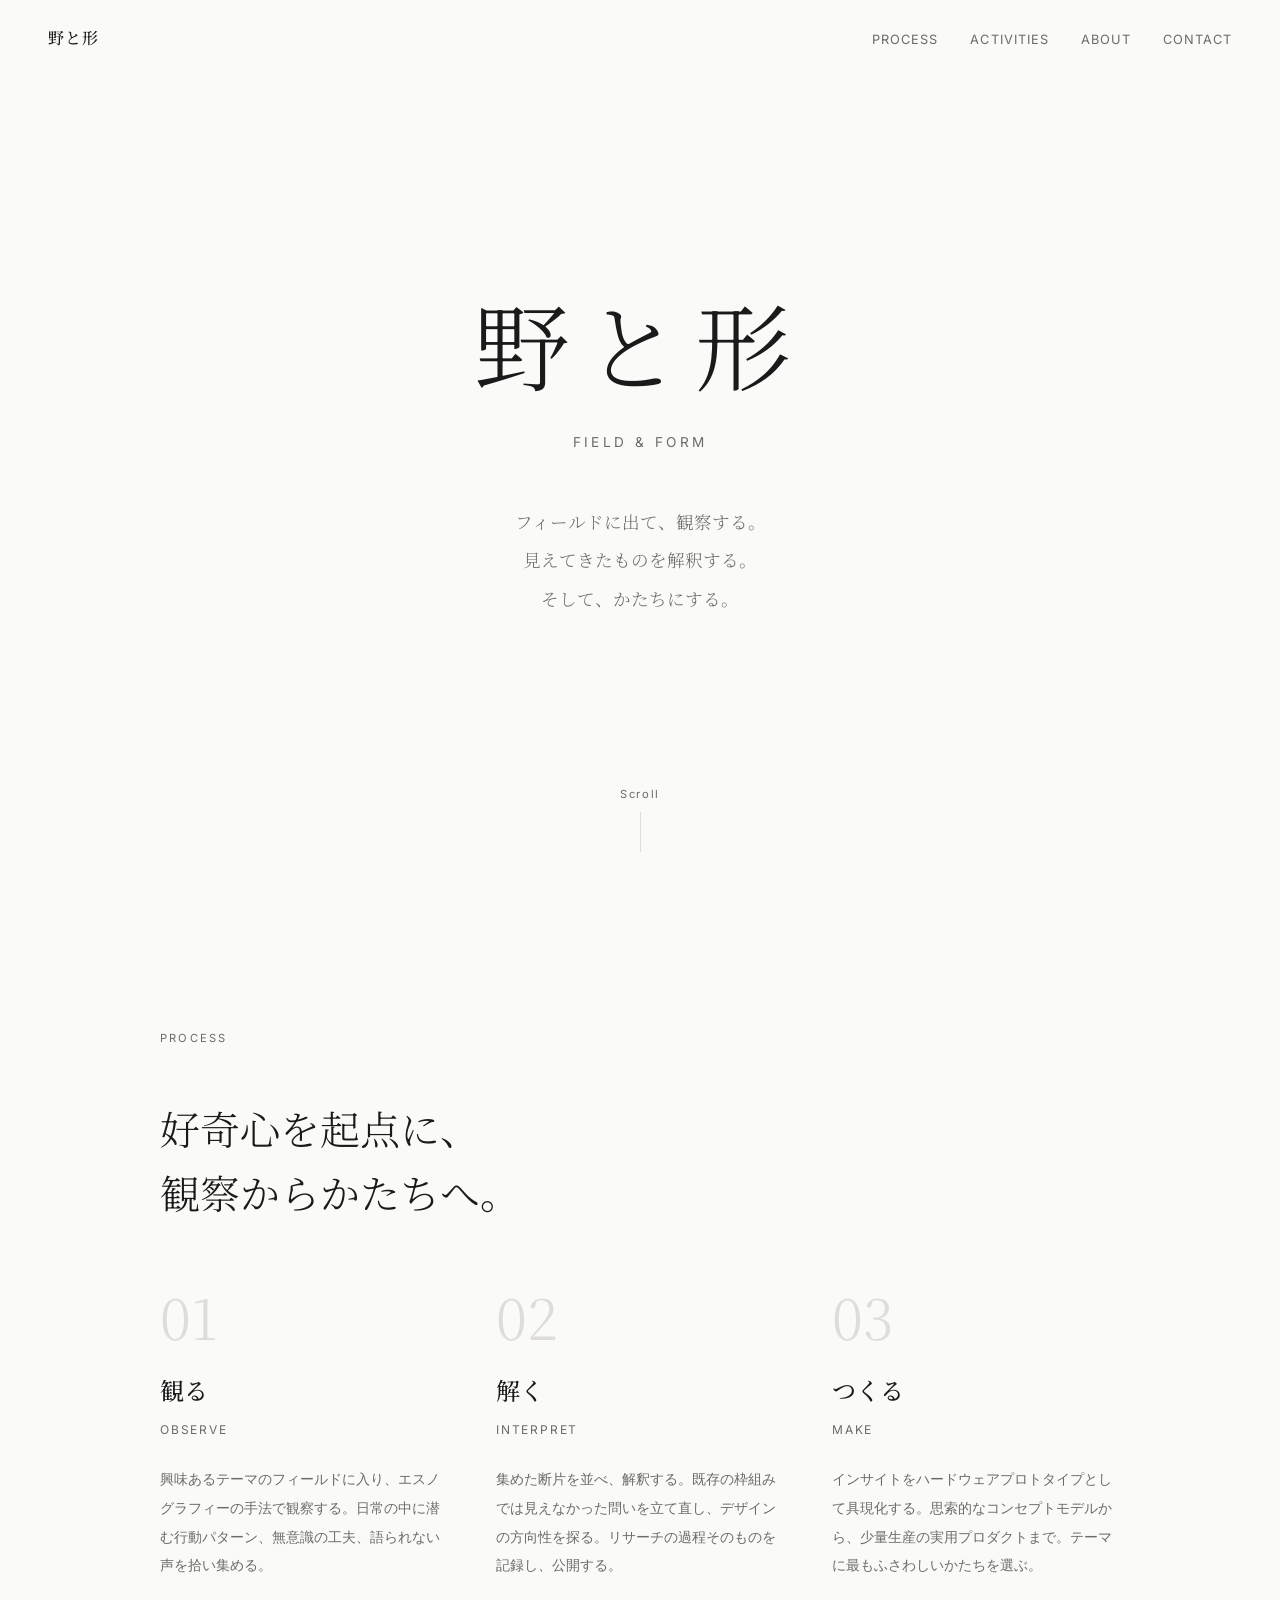
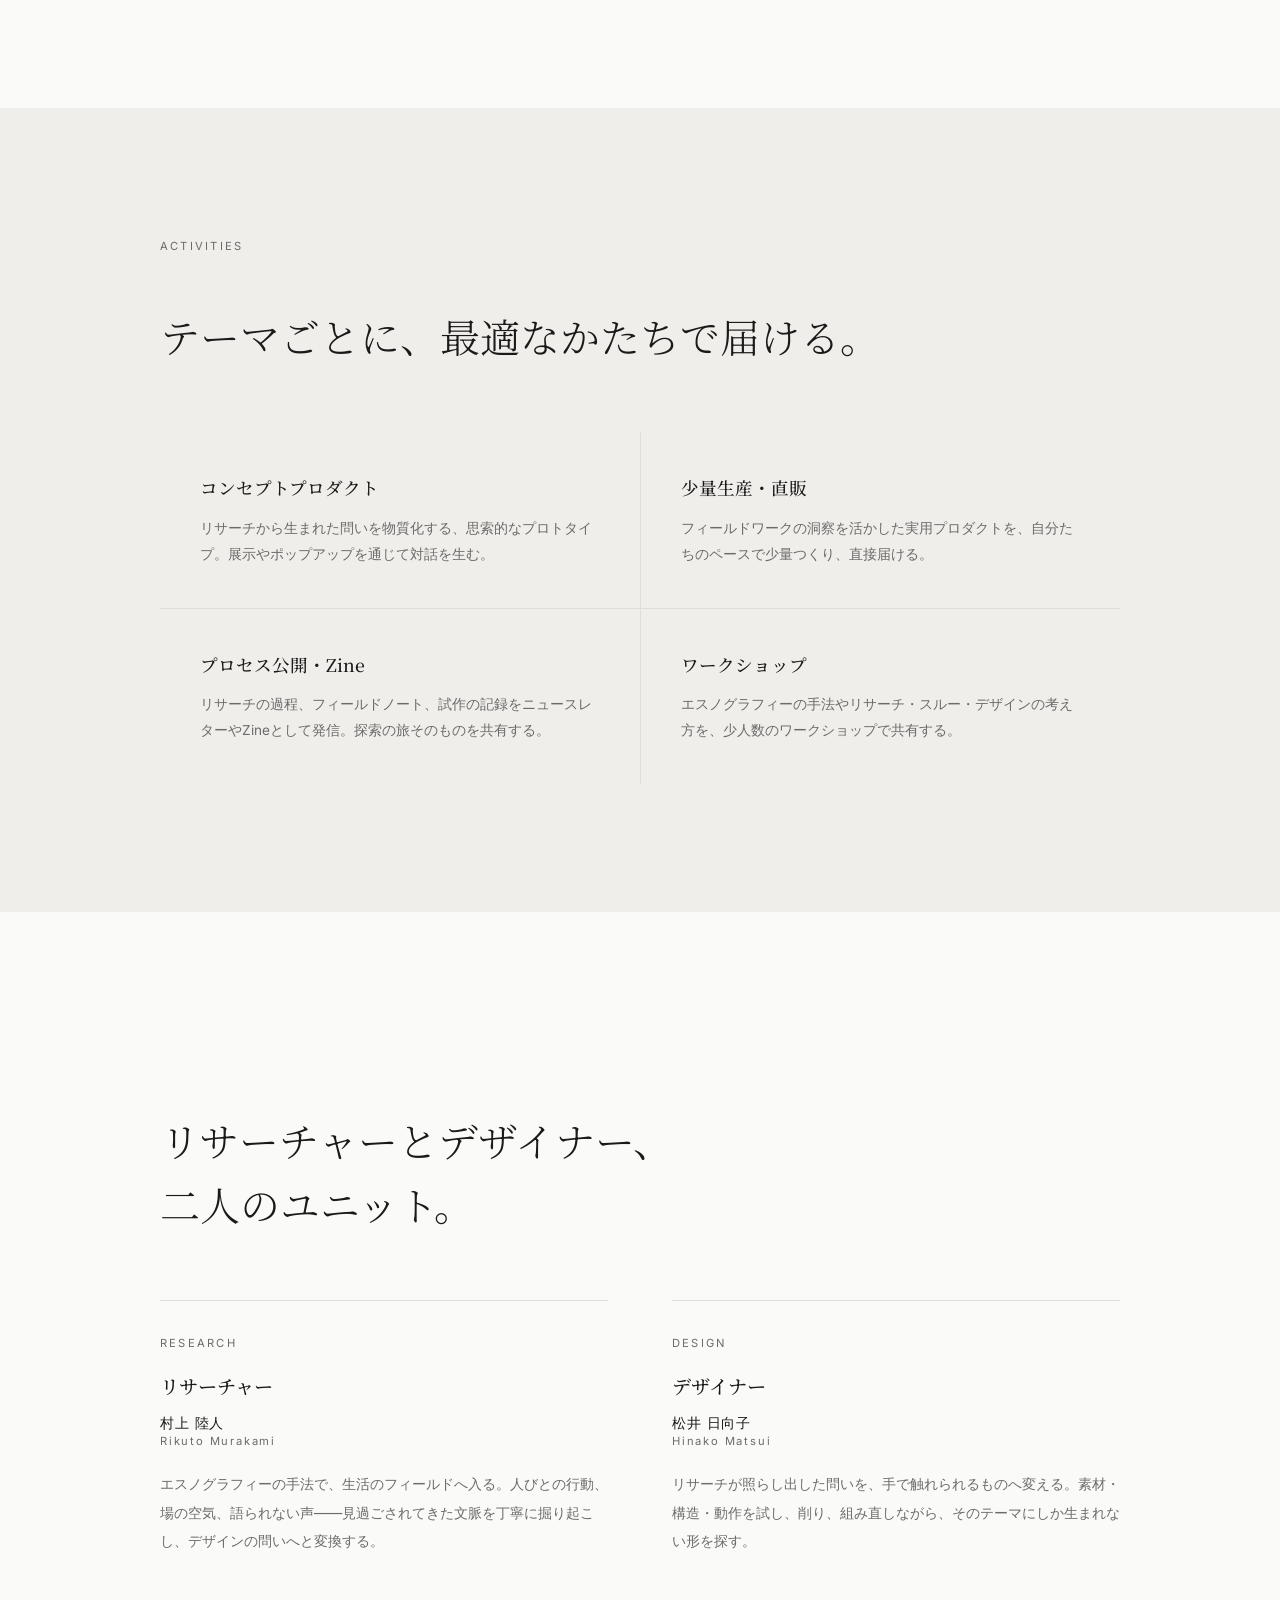
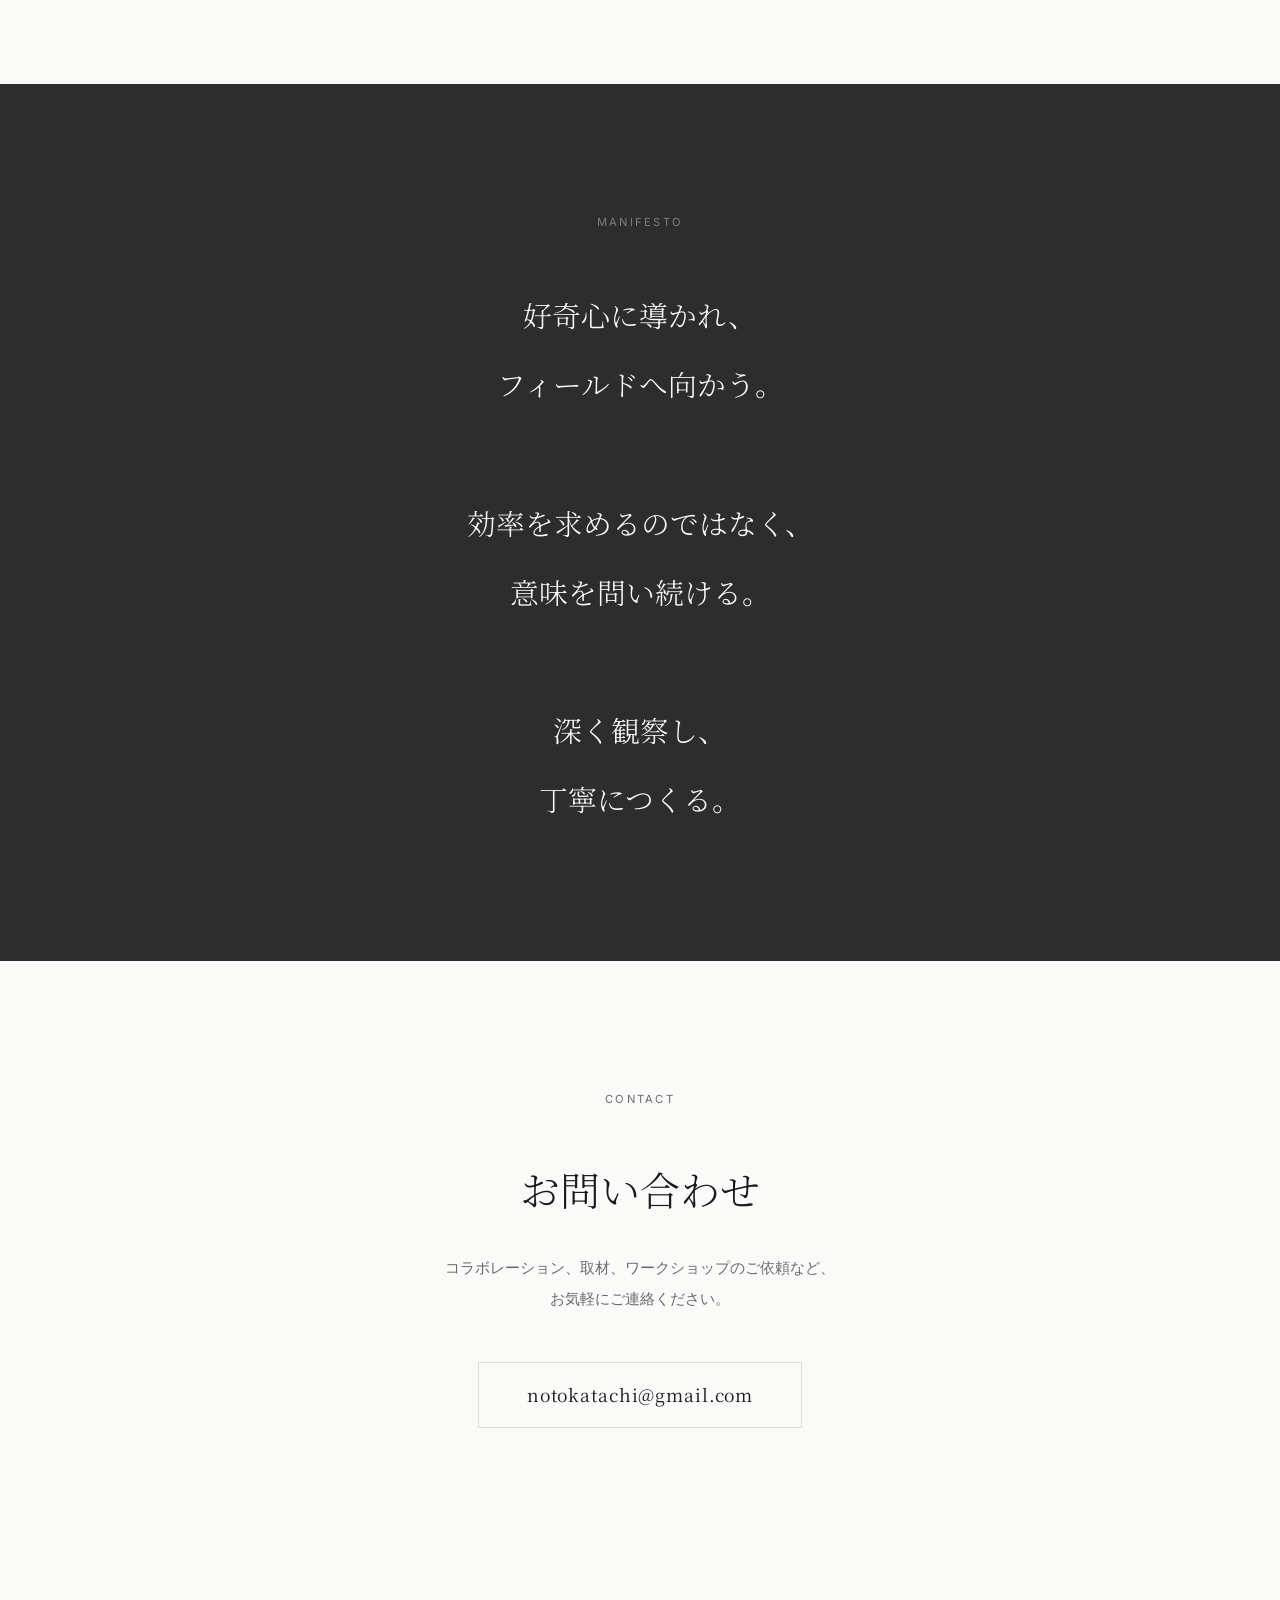
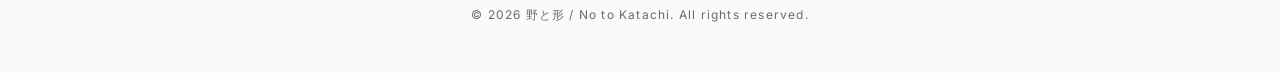
==== commit 71d144be: "Update index.html" ====
--- a/index.html
+++ b/index.html
@@ -104,15 +104,7 @@
       color: var(--color-text);
     }
 
-    nav .nav-links a.nav-kickoff {
-      color: var(--color-accent);
-      border-bottom: 1px solid var(--color-border);
-      padding-bottom: 1px;
-    }
-
-    nav .nav-links a.nav-kickoff:hover {
-      border-bottom-color: var(--color-accent);
-    }
+
 
     /* ── Hero ── */
     .hero {
@@ -447,7 +439,6 @@
       <li><a href="#activities">Activities</a></li>
       <li><a href="#about">About</a></li>
       <li><a href="#contact">Contact</a></li>
-      <li><a href="overview.html" class="nav-kickoff">内部資料</a></li>
     </ul>
   </nav>
 
